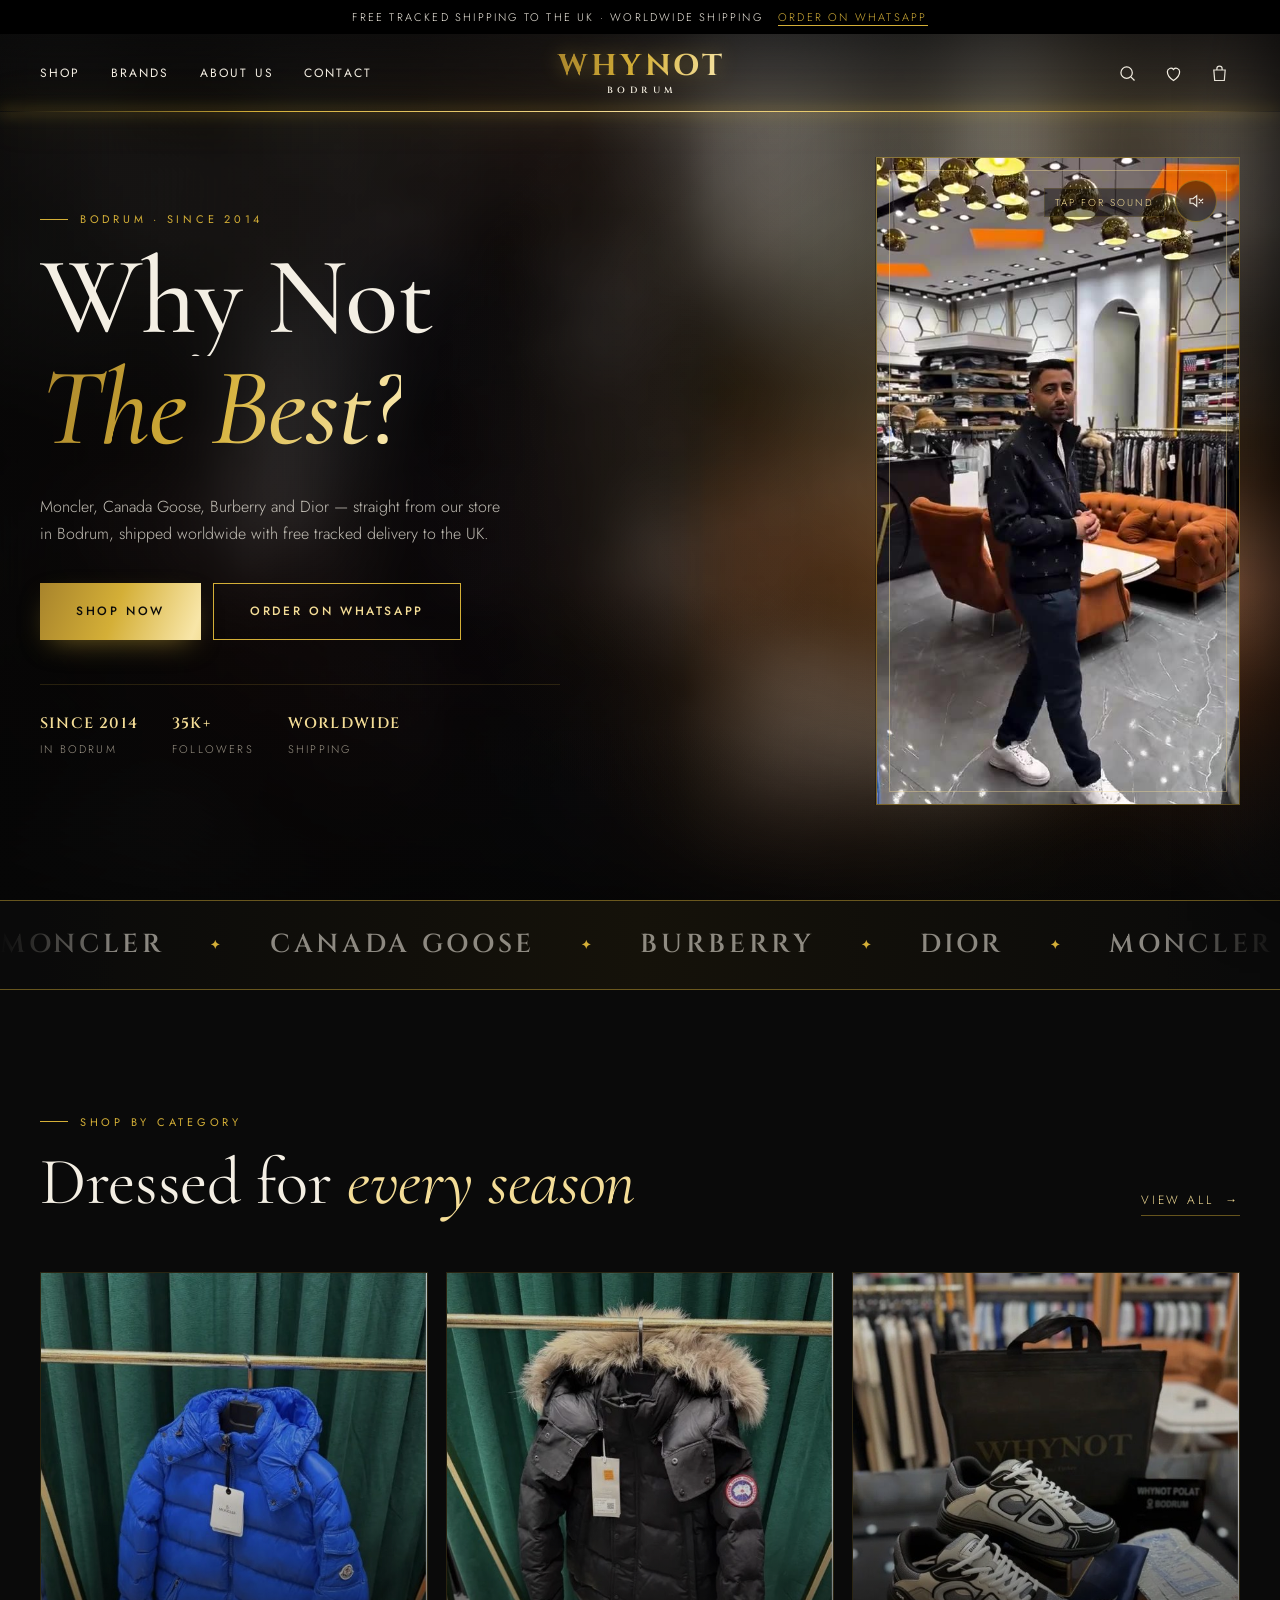
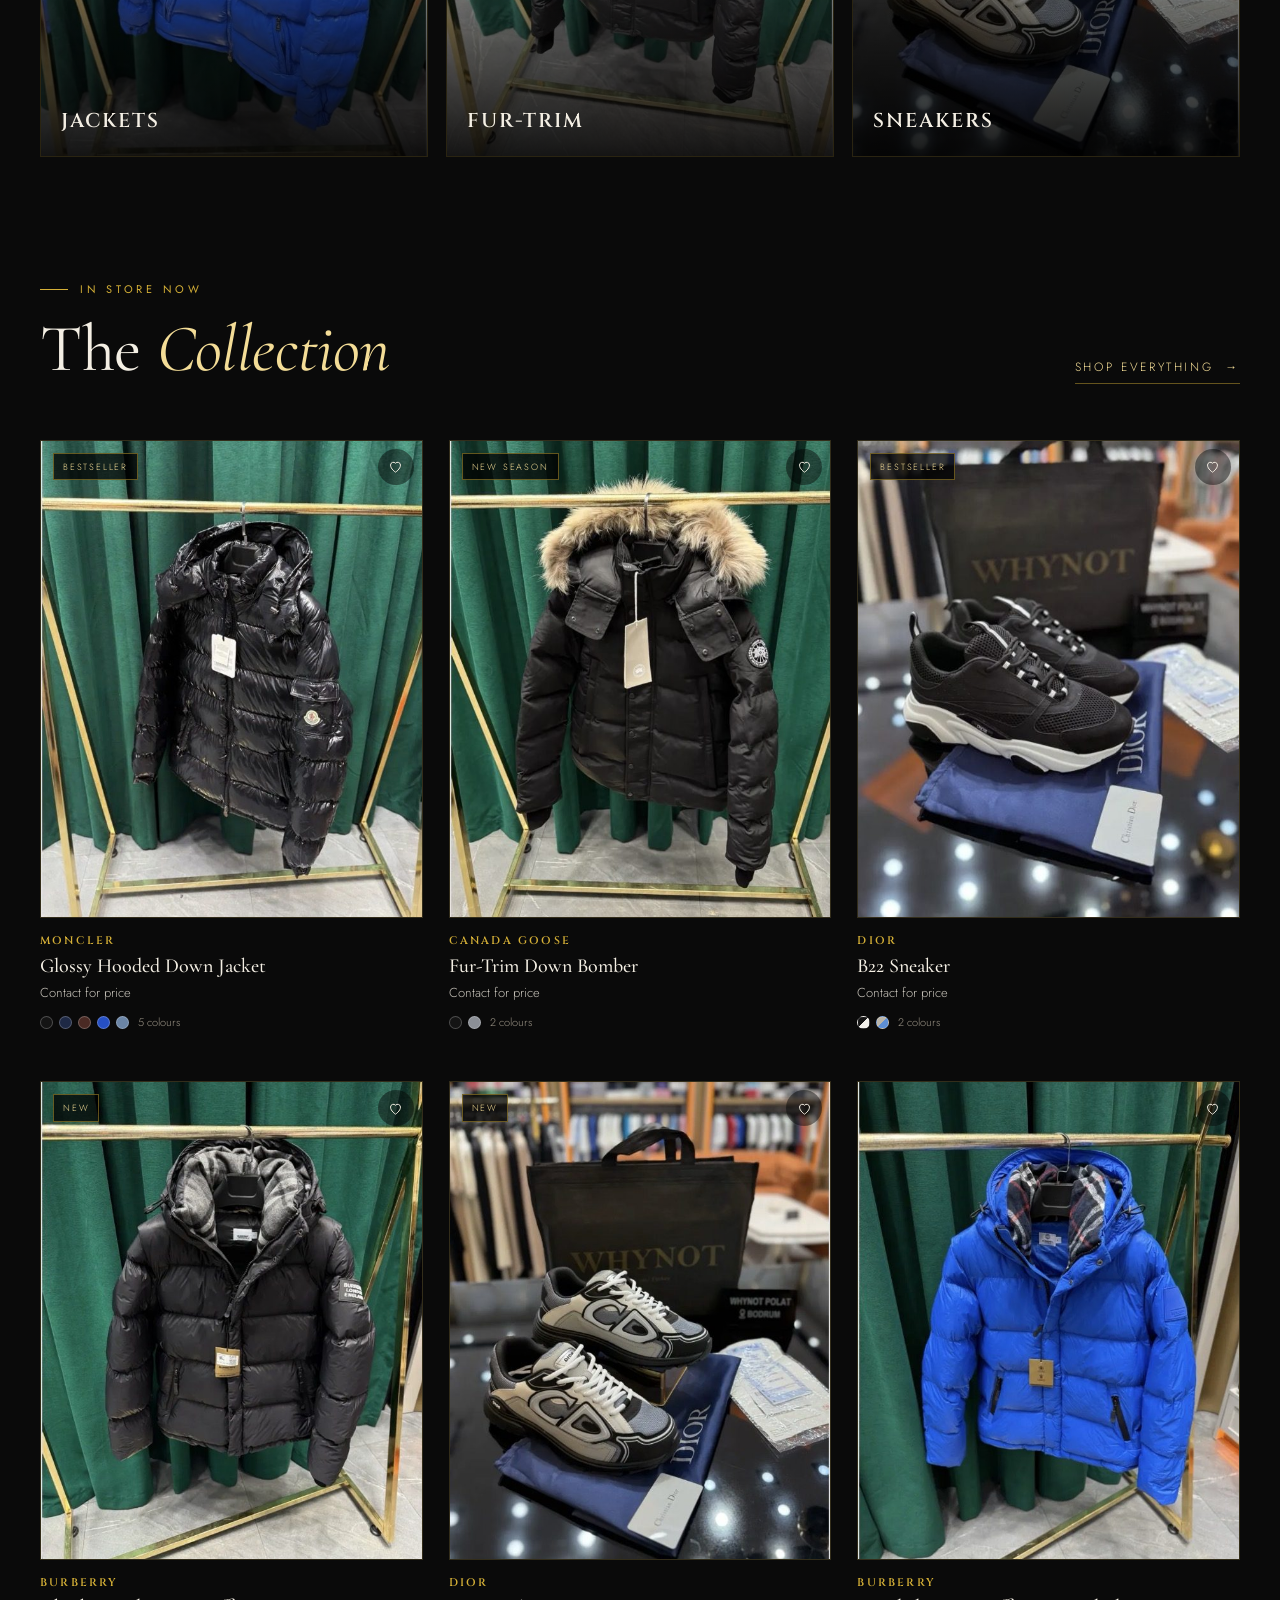
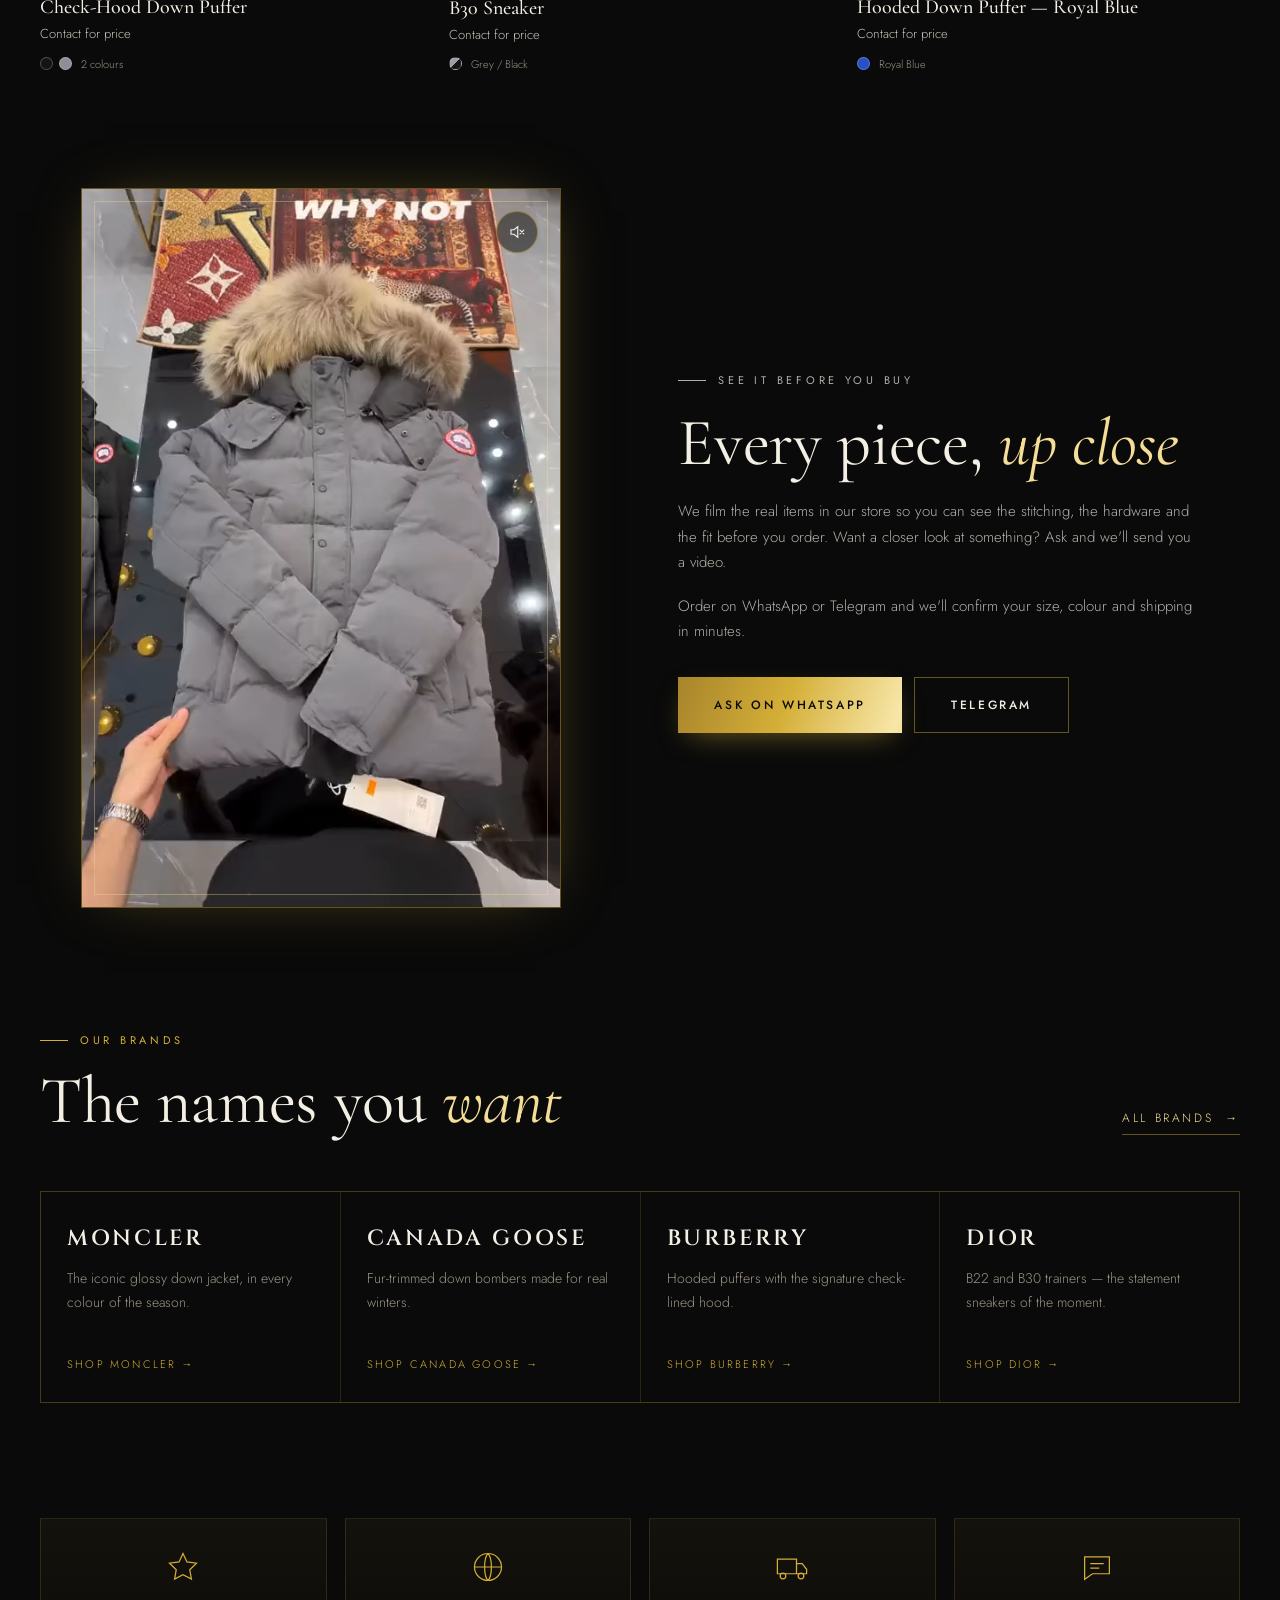
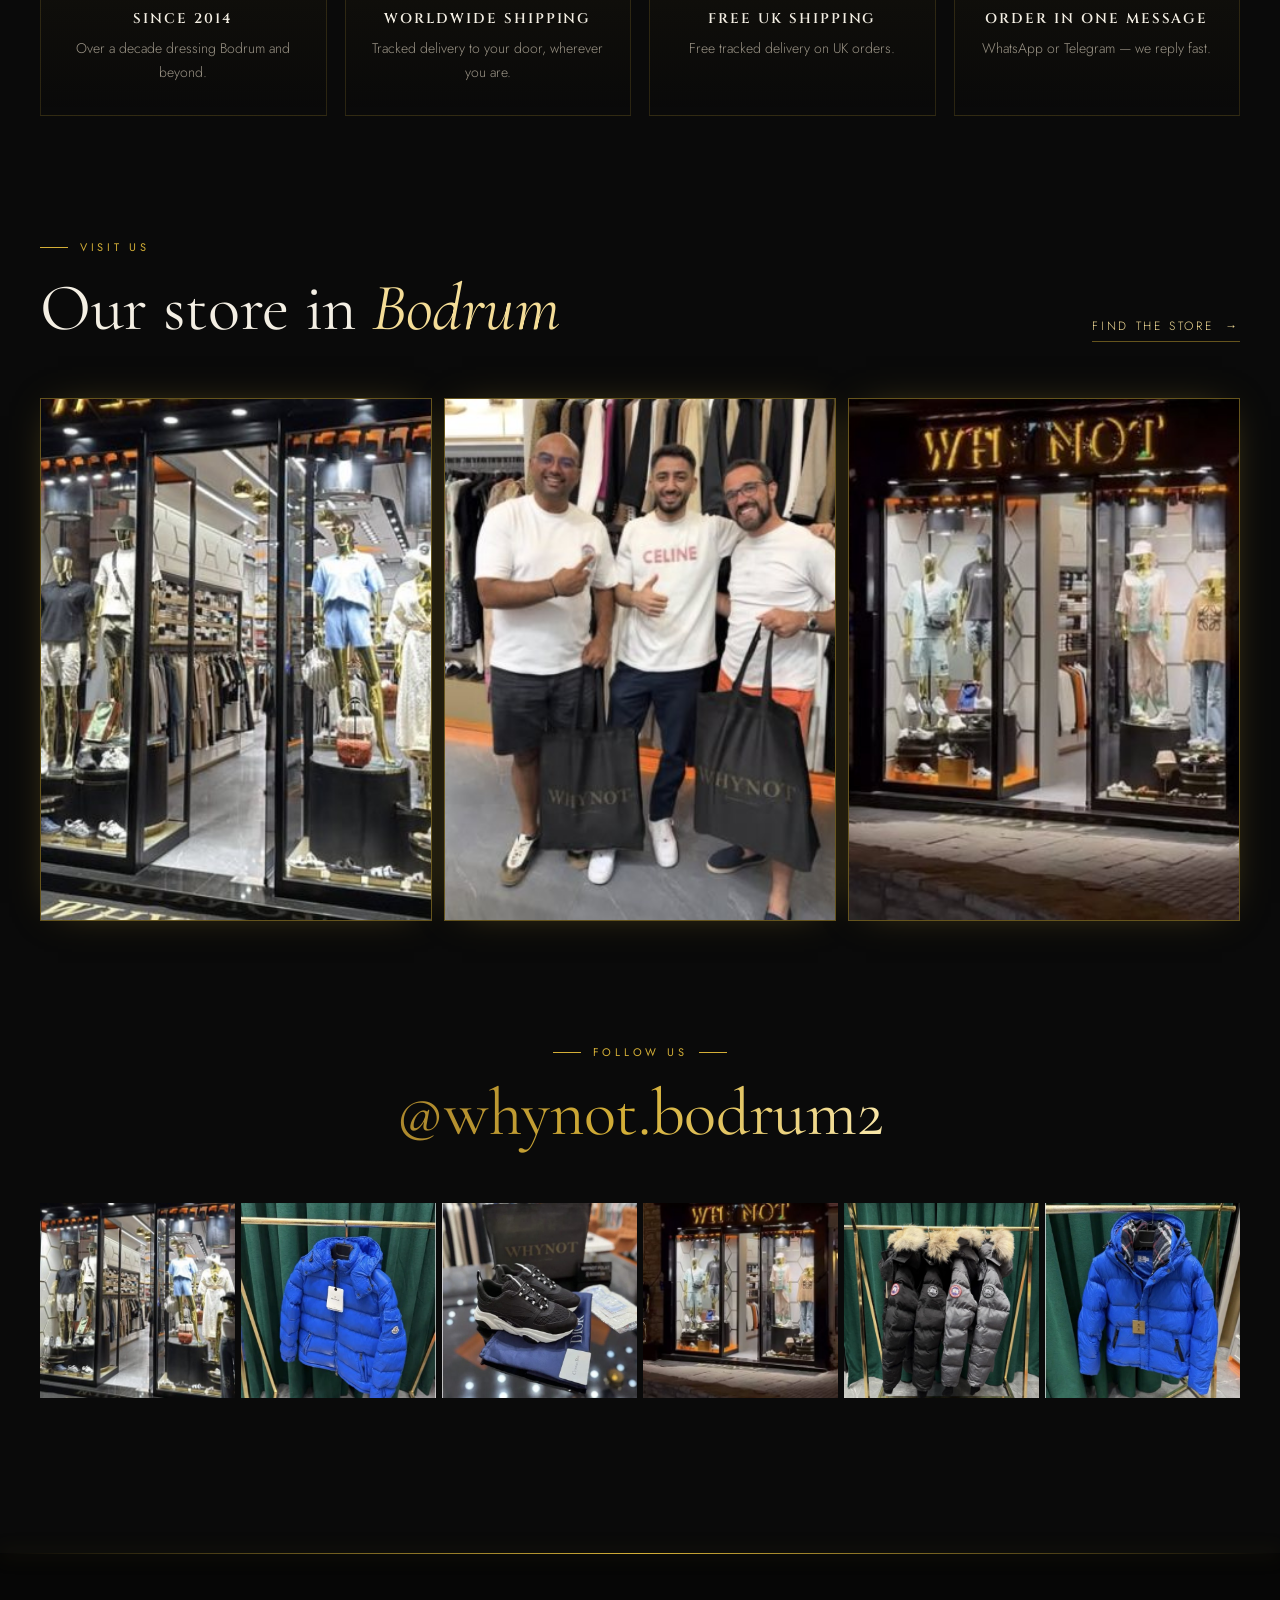
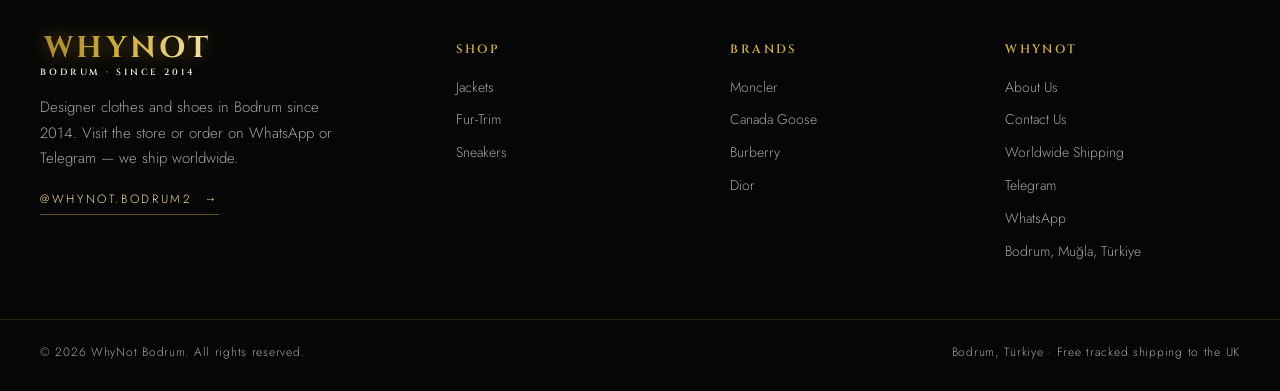
==== index.html @ c9a66b18 "WhyNot Bodrum shop website Black and gold multi-page shop (home, shop, product, brands, about, conta" ====
<!doctype html>
<html lang="en">
<head>
  <meta charset="utf-8">
  <meta name="viewport" content="width=device-width, initial-scale=1, viewport-fit=cover">
  <title>WhyNot Bodrum — Designer Clothes & Shoes</title>
  <meta name="description" content="WhyNot Bodrum — designer clothes and shoes since 2014: Moncler, Canada Goose, Burberry, Dior. Visit our Bodrum store or order on WhatsApp. Worldwide shipping, free tracked delivery to the UK.">
  <meta name="theme-color" content="#0a0a0a">
  <link rel="icon" href="data:image/svg+xml,%3Csvg xmlns='http://www.w3.org/2000/svg' viewBox='0 0 64 64'%3E%3Crect width='64' height='64' fill='%230a0a0a'/%3E%3Ctext x='50%25' y='64%25' text-anchor='middle' font-family='Georgia,serif' font-weight='700' font-size='34' fill='%23d4af37'%3EW%3C/text%3E%3C/svg%3E">
  <link rel="preconnect" href="https://fonts.googleapis.com">
  <link rel="preconnect" href="https://fonts.gstatic.com" crossorigin>
  <link href="https://fonts.googleapis.com/css2?family=Cinzel:wght@600;700&family=Cormorant+Garamond:ital,wght@0,400;0,500;0,600;1,400;1,500&family=Jost:wght@300;400;500&display=swap" rel="stylesheet">
  <link rel="stylesheet" href="css/style.css">
</head>
<body class="page-home" data-page="home">

  <main>
    <section class="hero">
      <video class="hero__bg" autoplay muted loop playsinline preload="auto" poster="media/hero-poster.jpg" aria-hidden="true">
        <source src="media/hero-bg.mp4" type="video/mp4">
        <source src="media/hero-bg.webm" type="video/webm">
      </video>
      <div class="hero__shade"></div>
      <div class="hero__inner">
        <div class="hero__text">
          <p class="kicker hero__kicker">Bodrum · Since 2014</p>
          <h1 class="hero__title">
            <span class="ln"><span>Why Not</span></span>
            <span class="ln"><span><em class="gold">The Best?</em></span></span>
          </h1>
          <p class="hero__sub">Moncler, Canada Goose, Burberry and Dior — straight from our store in Bodrum, shipped worldwide with free tracked delivery to the UK.</p>
          <div class="hero__cta">
            <a href="shop.html" class="btn btn--gold"><span>Shop Now</span></a>
            <a href="https://wa.me/905368566172" target="_blank" rel="noopener" class="btn btn--glow"><span>Order on WhatsApp</span></a>
          </div>
          <div class="hero__stats">
            <div><strong>Since 2014</strong>In Bodrum</div>
            <div><strong>35K+</strong>Followers</div>
            <div><strong>Worldwide</strong>Shipping</div>
          </div>
        </div>
        <div class="hero__frame">
          <video id="heroVideo" autoplay muted loop playsinline preload="auto" poster="media/hero-poster.jpg">
            <source src="media/hero.mp4" type="video/mp4">
            <source src="media/hero.webm" type="video/webm">
          </video>
          <button class="sound" data-sound="heroVideo"></button>
          <span class="hero__tap">Tap for sound</span>
        </div>
      </div>
    </section>

    <div class="marquee" id="marquee" aria-label="Our brands"></div>

    <section class="section">
      <div class="container">
        <div class="head head--row reveal">
          <div><p class="kicker">Shop by Category</p><h2 class="title">Dressed for <em>every season</em></h2></div>
          <a class="link" href="shop.html">View all</a>
        </div>
        <div class="cat-grid cat-grid--3" id="catGrid"></div>
      </div>
    </section>

    <section class="section" style="padding-top:0">
      <div class="container">
        <div class="head head--row reveal">
          <div><p class="kicker">In Store Now</p><h2 class="title">The <em>Collection</em></h2></div>
          <a class="link" href="shop.html">Shop everything</a>
        </div>
        <div class="grid grid--3" id="featured"></div>
      </div>
    </section>

    <section class="section" style="padding-top:0">
      <div class="container split">
        <div class="split__media split__media--tall reveal">
          <video id="storeVideo" muted loop playsinline preload="none" poster="media/store-poster.jpg">
            <source src="media/store.mp4" type="video/mp4">
            <source src="media/store.webm" type="video/webm">
          </video>
          <button class="sound" data-sound="storeVideo"></button>
        </div>
        <div class="split__text">
          <p class="kicker reveal">See It Before You Buy</p>
          <h2 class="title reveal">Every piece, <em>up close</em></h2>
          <p class="reveal">We film the real items in our store so you can see the stitching, the hardware and the fit before you order. Want a closer look at something? Ask and we'll send you a video.</p>
          <p class="reveal">Order on WhatsApp or Telegram and we'll confirm your size, colour and shipping in minutes.</p>
          <div class="reveal" style="display:flex;gap:12px;flex-wrap:wrap;margin-top:14px">
            <a class="btn btn--gold" href="https://wa.me/905368566172" target="_blank" rel="noopener"><span>Ask on WhatsApp</span></a>
            <a class="btn btn--line" href="https://t.me/whynotbodrum" target="_blank" rel="noopener"><span>Telegram</span></a>
          </div>
        </div>
      </div>
    </section>

    <section class="section" style="padding-top:0">
      <div class="container">
        <div class="head head--row reveal">
          <div><p class="kicker">Our Brands</p><h2 class="title">The names you <em>want</em></h2></div>
          <a class="link" href="brands.html">All brands</a>
        </div>
        <div class="brand-grid" id="brandGrid"></div>
      </div>
    </section>

    <section class="section" style="padding-top:0">
      <div class="container perks">
        <div class="perk reveal"><svg viewBox="0 0 32 32"><path d="M16 4l3.5 7.5L28 12.6l-6 5.8 1.5 8.4L16 22.8 8.5 26.8 10 18.4l-6-5.8 8.5-1.1z"/></svg><h3>Since 2014</h3><p>Over a decade dressing Bodrum and beyond.</p></div>
        <div class="perk reveal"><svg viewBox="0 0 32 32"><circle cx="16" cy="16" r="12"/><path d="M4 16h24M16 4c4 4 4 20 0 24M16 4c-4 4-4 20 0 24"/></svg><h3>Worldwide Shipping</h3><p>Tracked delivery to your door, wherever you are.</p></div>
        <div class="perk reveal"><svg viewBox="0 0 32 32"><path d="M3 9h17v13H3z"/><path d="M20 13h5l4 5v4h-9"/><circle cx="8" cy="24" r="2.5"/><circle cx="24" cy="24" r="2.5"/></svg><h3>Free UK Shipping</h3><p>Free tracked delivery on UK orders.</p></div>
        <div class="perk reveal"><svg viewBox="0 0 32 32"><path d="M5 7h22v15H12l-7 5z"/><path d="M10 13h12M10 17h8"/></svg><h3>Order in One Message</h3><p>WhatsApp or Telegram — we reply fast.</p></div>
      </div>
    </section>

    <section class="section" style="padding-top:0">
      <div class="container">
        <div class="head head--row reveal">
          <div><p class="kicker">Visit Us</p><h2 class="title">Our store in <em>Bodrum</em></h2></div>
          <a class="link" href="contact.html">Find the store</a>
        </div>
        <div class="store-strip">
          <img class="reveal" src="images/products/store-1.jpg" alt="WhyNot store front in Bodrum" loading="lazy">
          <img class="reveal" src="images/products/store-2.jpg" alt="Happy customers at WhyNot Bodrum" loading="lazy">
          <img class="reveal" src="images/products/store-3.jpg" alt="WhyNot store front at night" loading="lazy">
        </div>
      </div>
    </section>

    <section class="section" style="padding-top:0">
      <div class="container">
        <div class="head center reveal"><p class="kicker">Follow Us</p><h2 class="title"><a href="https://www.instagram.com/whynot.bodrum2" target="_blank" rel="noopener" class="gold">@whynot.bodrum2</a></h2></div>
        <div class="insta-grid reveal" id="instaGrid"></div>
      </div>
    </section>
  </main>

  <script src="js/config.js"></script>
  <script src="js/products.js"></script>
  <script src="js/site.js"></script>
</body>
</html>
---- css/style.css ----
/* =========================================================
   MK LUXURY — black & gold
   ========================================================= */
:root {
  --bg: #0a0a0a;
  --bg-2: #101010;
  --card: #141414;
  --text: #f4efe4;
  --muted: #9b9486;
  --line: rgba(212, 175, 55, .16);
  --line-strong: rgba(212, 175, 55, .45);
  --gold: #d4af37;
  --gold-light: #f4dd97;
  --gold-deep: #a8842c;
  --gold-grad: linear-gradient(110deg, #a8842c 0%, #d4af37 25%, #f8e6a8 50%, #d4af37 75%, #a8842c 100%);
  --glow: 0 0 22px rgba(212, 175, 55, .35);
  --display: "Cormorant Garamond", Georgia, serif;
  --brand: "Cinzel", "Trajan Pro", Georgia, serif;
  --sans: "Jost", "Helvetica Neue", Arial, sans-serif;
  --ease: cubic-bezier(.65, 0, .35, 1);
  --ease-out: cubic-bezier(.16, 1, .3, 1);
  --announce-h: 34px;
  --bar-h: 78px;
  --header-h: calc(var(--announce-h) + var(--bar-h));
}

*, *::before, *::after { box-sizing: border-box; }
html {
  background: var(--bg);
  overflow-x: clip;
  overscroll-behavior-y: none;
  -webkit-text-size-adjust: 100%;
}
html.locked { overflow: hidden; }
body {
  margin: 0;
  min-height: 100vh;
  background: var(--bg);
  color: var(--text);
  font-family: var(--sans);
  font-weight: 300;
  font-size: 15px;
  line-height: 1.7;
  -webkit-font-smoothing: antialiased;
  overscroll-behavior-y: none;
}
/* soft gold light in the corners + fine grain, fixed behind everything */
body::before {
  content: ""; position: fixed; inset: 0; z-index: -1; pointer-events: none;
  background:
    radial-gradient(60vw 50vh at 100% 0%, rgba(212,175,55,.08), transparent 70%),
    radial-gradient(50vw 50vh at 0% 100%, rgba(212,175,55,.06), transparent 70%),
    var(--bg);
}
img, video { display: block; max-width: 100%; }
a { color: inherit; text-decoration: none; }
button { font: inherit; color: inherit; background: none; border: 0; padding: 0; cursor: pointer; }
input, textarea, select { font: inherit; color: inherit; }
::selection { background: var(--gold); color: #000; }

.container { width: 100%; max-width: 1360px; margin: 0 auto; padding: 0 40px; }
@media (max-width: 760px) { .container { padding: 0 18px; } }

.gold { background: var(--gold-grad); background-size: 200% auto; -webkit-background-clip: text; background-clip: text; color: transparent; animation: shine 6s linear infinite; }
@keyframes shine { to { background-position: 200% center; } }

.kicker { display: inline-flex; align-items: center; gap: 12px; font-size: 11px; letter-spacing: .34em; text-transform: uppercase; color: var(--gold); margin: 0 0 16px; font-weight: 400; }
.kicker::before { content: ""; width: 28px; height: 1px; background: currentColor; }
.center .kicker::after { content: ""; width: 28px; height: 1px; background: currentColor; }
.title { font-family: var(--display); font-weight: 400; font-size: clamp(38px, 5.2vw, 70px); line-height: 1.04; margin: 0; letter-spacing: -.005em; }
.title em { font-style: italic; color: var(--gold-light); }
.lead { color: rgba(244,239,228,.72); font-size: 16px; max-width: 560px; }
.section { padding: clamp(70px, 9vw, 120px) 0; position: relative; }
.head { margin-bottom: clamp(34px, 5vw, 56px); }
.head--row { display: flex; align-items: flex-end; justify-content: space-between; gap: 24px; flex-wrap: wrap; }
.center { text-align: center; }
.center .lead { margin-left: auto; margin-right: auto; }

.reveal { opacity: 0; transform: translateY(18px); transition: opacity 1s ease, transform 1.1s var(--ease-out); }
.reveal.is-in { opacity: 1; transform: none; }

.divider { height: 1px; background: linear-gradient(90deg, transparent, var(--line-strong), transparent); border: 0; margin: 0; }

/* ============ BUTTONS ============ */
.btn { position: relative; display: inline-flex; align-items: center; justify-content: center; gap: 10px; padding: 17px 36px; font-size: 12px; font-weight: 500; letter-spacing: .22em; text-transform: uppercase; overflow: hidden; isolation: isolate; transition: color .5s var(--ease-out), box-shadow .5s, border-color .5s; white-space: nowrap; }
.btn span { position: relative; z-index: 1; }
.btn::before { content: ""; position: absolute; inset: 0; z-index: 0; transform: scaleX(0); transform-origin: right; transition: transform .6s var(--ease-out); }
.btn:hover::before { transform: scaleX(1); transform-origin: left; }
.btn--gold { background: var(--gold-grad); background-size: 200% auto; color: #0a0a0a; animation: shine 5s linear infinite; box-shadow: 0 10px 30px -12px rgba(212,175,55,.6); }
.btn--gold::before { background: var(--text); }
.btn--gold:hover { box-shadow: 0 14px 40px -10px rgba(212,175,55,.8); }
.btn--line { border: 1px solid var(--line-strong); color: var(--text); }
.btn--line::before { background: var(--gold); }
.btn--line:hover { color: #0a0a0a; border-color: var(--gold); }
.btn--glow { border: 1px solid var(--gold); color: var(--gold-light); animation: pulse 2.6s ease-in-out infinite; }
.btn--glow::before { background: var(--gold); }
.btn--glow:hover { color: #0a0a0a; }
@keyframes pulse { 0%, 100% { box-shadow: 0 0 0 0 rgba(212,175,55,.0), inset 0 0 0 0 rgba(212,175,55,0); } 50% { box-shadow: 0 0 28px 2px rgba(212,175,55,.45); } }
.btn--block { width: 100%; }
.btn .tag { font-size: 9px; letter-spacing: .16em; background: var(--gold); color: #000; padding: 3px 7px; }
.btn--glow:hover .tag { background: #000; color: var(--gold); }
.link { display: inline-flex; align-items: center; gap: 12px; font-size: 12px; letter-spacing: .22em; text-transform: uppercase; color: var(--gold-light); padding-bottom: 5px; border-bottom: 1px solid var(--line-strong); transition: border-color .3s, gap .4s var(--ease-out); }
.link::after { content: "→"; }
.link:hover { border-color: var(--gold); gap: 18px; }

/* ============ INTRO ============ */
.intro { position: fixed; inset: 0; z-index: 1000; pointer-events: none; }
.intro__half { position: absolute; top: 0; bottom: 0; width: 50.5%; background: #050505; transition: transform 1.3s var(--ease); }
.intro__half--l { left: 0; }
.intro__half--r { right: 0; }
.intro__stage { position: absolute; inset: 0; display: grid; place-items: center; transition: opacity .6s ease, transform 1.2s var(--ease-out); }
.intro__logo { position: relative; display: flex; flex-direction: column; align-items: center; }
.intro__mk { font-family: var(--brand); font-weight: 700; font-size: clamp(76px, 14vw, 140px); line-height: 1; letter-spacing: .02em;
  background: linear-gradient(100deg, #5e4a17 0%, #a8842c 30%, #fff3c4 46%, #d4af37 54%, #a8842c 70%, #5e4a17 100%);
  background-size: 300% 100%; background-position: 100% 0; -webkit-background-clip: text; background-clip: text; color: transparent;
  filter: drop-shadow(0 0 0 rgba(212,175,55,0));
  opacity: 0; transform: scale(.86); letter-spacing: .4em;
  animation: mkIn 1.4s var(--ease-out) .15s forwards, mkShine 1.6s ease-in-out .7s forwards, mkGlow 1.4s ease .9s forwards; }
@keyframes mkIn { to { opacity: 1; transform: none; letter-spacing: .02em; } }
@keyframes mkShine { to { background-position: 0 0; } }
@keyframes mkGlow { to { filter: drop-shadow(0 0 24px rgba(212,175,55,.45)); } }
.intro__rule { display: flex; align-items: center; gap: 16px; margin-top: 18px; }
.intro__rule i { display: block; width: 90px; height: 1px; background: linear-gradient(90deg, transparent, var(--gold)); transform: scaleX(0); transform-origin: right; animation: grow 1s var(--ease-out) .8s forwards; }
.intro__rule i:last-child { background: linear-gradient(90deg, var(--gold), transparent); transform-origin: left; }
@keyframes grow { to { transform: scaleX(1); } }
.intro__lux { display: flex; gap: .55em; font-family: var(--brand); font-weight: 600; font-size: 14px; color: var(--text); }
.intro__lux b { font-weight: 600; opacity: 0; transform: translateY(10px); animation: up .7s var(--ease-out) forwards; }
.intro__lux b:nth-child(1) { animation-delay: 1.00s; } .intro__lux b:nth-child(2) { animation-delay: 1.06s; }
.intro__lux b:nth-child(3) { animation-delay: 1.12s; } .intro__lux b:nth-child(4) { animation-delay: 1.18s; }
.intro__lux b:nth-child(5) { animation-delay: 1.24s; } .intro__lux b:nth-child(6) { animation-delay: 1.30s; }
@keyframes up { to { opacity: 1; transform: none; } }
.intro__flare { position: absolute; top: 50%; left: 50%; width: 140vmax; height: 2px; transform: translate(-50%, -50%) scaleX(0); background: linear-gradient(90deg, transparent, rgba(255,240,190,.9), transparent); filter: blur(1px); opacity: 0; }
body.intro-open .intro__flare { animation: flare .9s ease-out forwards; }
@keyframes flare { 0% { opacity: 0; transform: translate(-50%, -50%) scaleX(0); } 40% { opacity: 1; } 100% { opacity: 0; transform: translate(-50%, -50%) scaleX(1); } }
body.intro-open .intro__stage { opacity: 0; transform: scale(1.08); }
body.intro-open .intro__half--l { transform: translateX(-100%); }
body.intro-open .intro__half--r { transform: translateX(100%); }
body.intro-gone .intro { display: none; }

/* ============ HEADER ============ */
.header { position: fixed; top: 0; left: 0; right: 0; z-index: 100; }
.announce { height: var(--announce-h); display: flex; align-items: center; justify-content: center; background: #000; font-size: 11px; letter-spacing: .2em; text-transform: uppercase; color: var(--text); overflow: hidden; }
.announce a span { color: var(--gold); border-bottom: 1px solid var(--gold); margin-left: 10px; }
.bar { position: relative; height: var(--bar-h); background: rgba(10,10,10,.78); backdrop-filter: blur(14px) saturate(1.2); -webkit-backdrop-filter: blur(14px) saturate(1.2); transition: background .5s; }
.bar::after { content: ""; position: absolute; left: 0; right: 0; bottom: 0; height: 1px; background: linear-gradient(90deg, transparent 0%, var(--gold) 20%, var(--gold-light) 50%, var(--gold) 80%, transparent 100%); box-shadow: 0 0 14px 1px rgba(212,175,55,.55), 0 0 40px 2px rgba(212,175,55,.25); }
.page-home .header:not(.is-scrolled) .bar { background: linear-gradient(180deg, rgba(10,10,10,.65), rgba(10,10,10,.25)); }
.bar__inner { height: 100%; max-width: 1400px; margin: 0 auto; padding: 0 40px; display: grid; grid-template-columns: 1fr auto 1fr; align-items: center; }
.nav { display: flex; align-items: center; gap: 30px; }
.nav a { position: relative; font-size: 12px; letter-spacing: .18em; text-transform: uppercase; font-weight: 400; padding: 6px 0; transition: color .3s; }
.nav a::after { content: ""; position: absolute; left: 0; right: 0; bottom: 0; height: 1px; background: var(--gold); box-shadow: var(--glow); transform: scaleX(0); transition: transform .5s var(--ease-out); }
.nav a:hover, .nav a.is-current { color: var(--gold-light); }
.nav a:hover::after, .nav a.is-current::after { transform: scaleX(1); }
.tools { display: flex; justify-content: flex-end; align-items: center; gap: 4px; }
.logo { display: flex; flex-direction: column; align-items: center; line-height: 1; }
.logo__mk { font-family: var(--brand); font-weight: 700; font-size: 34px; letter-spacing: .04em; background: var(--gold-grad); background-size: 200% auto; -webkit-background-clip: text; background-clip: text; color: transparent; animation: shine 6s linear infinite; filter: drop-shadow(0 0 10px rgba(212,175,55,.45)); }
.logo__lux { font-family: var(--brand); font-weight: 600; font-size: 10px; letter-spacing: .58em; padding-left: .58em; margin-top: 5px; color: var(--text); }
.icon-btn { position: relative; width: 42px; height: 42px; display: grid; place-items: center; border-radius: 50%; transition: background .3s; }
.icon-btn:hover { background: rgba(212,175,55,.1); }
.icon-btn svg { width: 21px; height: 21px; fill: none; stroke: currentColor; stroke-width: 1.4; }
.badge { position: absolute; top: 4px; right: 2px; min-width: 17px; height: 17px; padding: 0 4px; border-radius: 9px; background: var(--gold); color: #000; font-size: 10px; font-weight: 500; display: grid; place-items: center; transform: scale(0); transition: transform .4s var(--ease-out); box-shadow: var(--glow); }
.badge.has { transform: scale(1); }
.badge.bump { animation: bump .5s var(--ease-out); }
@keyframes bump { 40% { transform: scale(1.45); } }
.burger { display: none; width: 42px; height: 42px; position: relative; }
.burger span { position: absolute; left: 10px; right: 10px; height: 1.5px; background: currentColor; transition: transform .5s var(--ease), top .5s var(--ease); }
.burger span:first-child { top: 16px; }
.burger span:last-child { top: 24px; right: 16px; transition: transform .5s var(--ease), top .5s var(--ease), right .5s var(--ease); }
.burger.is-open span:first-child { top: 20px; transform: rotate(45deg); }
.burger.is-open span:last-child { top: 20px; right: 10px; transform: rotate(-45deg); }

.menu { position: fixed; inset: 0; z-index: 90; background: rgba(8,8,8,.98); padding: calc(var(--header-h) + 40px) 26px 34px; display: flex; flex-direction: column; justify-content: space-between; overflow-y: auto; opacity: 0; visibility: hidden; transition: opacity .45s, visibility .45s; }
.menu.is-open { opacity: 1; visibility: visible; }
.menu nav { display: flex; flex-direction: column; }
.menu nav a { font-family: var(--display); font-size: 38px; line-height: 1.3; opacity: 0; transform: translateY(16px); transition: opacity .5s, transform .7s var(--ease-out), color .3s; }
.menu nav a:hover { color: var(--gold-light); }
.menu.is-open nav a { opacity: 1; transform: none; }
.menu.is-open nav a:nth-child(2) { transition-delay: .04s; } .menu.is-open nav a:nth-child(3) { transition-delay: .08s; }
.menu.is-open nav a:nth-child(4) { transition-delay: .12s; } .menu.is-open nav a:nth-child(5) { transition-delay: .16s; }
.menu.is-open nav a:nth-child(6) { transition-delay: .2s; }  .menu.is-open nav a:nth-child(7) { transition-delay: .24s; }
.menu__foot { font-size: 12px; letter-spacing: .16em; text-transform: uppercase; color: var(--gold); display: grid; gap: 8px; margin-top: 30px; }

@media (max-width: 1060px) {
  :root { --bar-h: 66px; --announce-h: 32px; }
  .bar__inner { padding: 0 10px; }
  .nav { display: none; }
  .burger { display: block; }
  .logo__mk { font-size: 28px; }
  .logo__lux { font-size: 9px; }
  .tools { gap: 0; }
  .tools .hide-sm { display: none; }
  .announce { font-size: 10px; letter-spacing: .14em; }
}

main { display: block; }
.page main { padding-top: var(--header-h); }

/* ============ SEARCH ============ */
.search { position: fixed; inset: 0; z-index: 150; background: rgba(8,8,8,.97); padding: 16vh 22px 40px; opacity: 0; visibility: hidden; transition: opacity .45s, visibility .45s; overflow-y: auto; }
.search.is-open { opacity: 1; visibility: visible; }
.search__box { max-width: 840px; margin: 0 auto; }
.search__close { position: absolute; top: 20px; right: 24px; font-size: 38px; color: var(--gold); line-height: 1; }
.search input { width: 100%; background: none; border: 0; border-bottom: 1px solid var(--gold); padding: 8px 0; font-family: var(--display); font-size: clamp(28px, 4.6vw, 50px); outline: none; color: var(--text); }
.search input::placeholder { color: rgba(244,239,228,.3); }
.search__results { margin-top: 24px; }
.search__results a { display: flex; align-items: center; gap: 16px; padding: 12px 0; border-bottom: 1px solid var(--line); transition: padding .4s var(--ease-out); }
.search__results a:hover { padding-left: 8px; }
.search__results img { width: 52px; height: 64px; object-fit: cover; }
.search__results small { margin-left: auto; font-size: 11px; letter-spacing: .16em; text-transform: uppercase; color: var(--gold); }
.search__hint { color: var(--muted); }
.search__hint a { color: var(--gold-light); margin-right: 14px; }

/* ============ HERO (home) ============ */
.hero { position: relative; isolation: isolate; height: 100svh; min-height: 640px; overflow: hidden; background: #000; }
.hero__bg { position: absolute; inset: -5%; width: 110%; height: 110%; max-width: none; object-fit: cover; transform: scale(1.15); transition: transform 2.6s var(--ease-out); }
.is-ready .hero__bg { transform: scale(1); }
.hero__shade { position: absolute; inset: 0; z-index: 1; background:
  radial-gradient(70% 90% at 75% 50%, rgba(212,175,55,.12), transparent 60%),
  linear-gradient(90deg, rgba(5,5,5,.92) 0%, rgba(5,5,5,.6) 45%, rgba(5,5,5,.35) 100%),
  linear-gradient(0deg, rgba(5,5,5,.9) 0%, transparent 35%); }
.hero__inner { position: relative; z-index: 2; height: 100%; max-width: 1400px; margin: 0 auto; padding: calc(var(--header-h) + 20px) 40px 70px; display: grid; grid-template-columns: 1.15fr .85fr; align-items: center; gap: 40px; }
.hero__title { font-family: var(--display); font-weight: 500; font-size: clamp(60px, 8.6vw, 136px); line-height: .95; margin: 0 0 26px; letter-spacing: -.01em; }
.hero__title .ln { display: block; overflow: hidden; padding-bottom: .06em; }
.hero__title .ln > span { display: inline-block; transform: translateY(108%); transition: transform 1.5s var(--ease-out); }
.hero__title .ln:nth-child(2) > span { transition-delay: .14s; }
.hero__title em { font-style: italic; }
.is-ready .hero__title .ln > span { transform: none; }
.hero__sub { max-width: 470px; font-size: 16px; color: rgba(244,239,228,.78); margin: 0 0 36px; }
.hero__cta { display: flex; flex-wrap: wrap; gap: 12px; }
.hero__kicker, .hero__sub, .hero__cta, .hero__stats { opacity: 0; transform: translateY(18px); transition: opacity 1.1s ease, transform 1.2s var(--ease-out); }
.is-ready .hero__kicker { opacity: 1; transform: none; }
.is-ready .hero__sub { opacity: 1; transform: none; transition-delay: .45s; }
.is-ready .hero__cta { opacity: 1; transform: none; transition-delay: .6s; }
.is-ready .hero__stats { opacity: 1; transform: none; transition-delay: .8s; }
.hero__stats { display: flex; gap: 34px; margin-top: 44px; padding-top: 26px; border-top: 1px solid var(--line); max-width: 520px; }
.hero__stats div { font-size: 11px; letter-spacing: .2em; text-transform: uppercase; color: var(--muted); }
.hero__stats strong { display: block; font-family: var(--brand); font-weight: 600; font-size: 15px; letter-spacing: .08em; color: var(--gold-light); margin-bottom: 4px; }

.hero__frame { position: relative; justify-self: end; height: min(72vh, 680px); aspect-ratio: 9 / 16; overflow: hidden; border: 1px solid var(--line-strong); box-shadow: 0 0 0 1px rgba(0,0,0,.6), 0 0 60px rgba(212,175,55,.25), 0 50px 90px -30px rgba(0,0,0,.9); clip-path: inset(100% 0 0 0); transition: clip-path 1.7s var(--ease-out) .35s; }
.is-ready .hero__frame { clip-path: inset(0); }
.hero__frame video { width: 100%; height: 100%; object-fit: cover; }
.hero__frame::after { content: ""; position: absolute; inset: 12px; border: 1px solid rgba(244,221,151,.4); pointer-events: none; }
.sound { position: absolute; z-index: 3; top: 22px; right: 22px; width: 42px; height: 42px; border-radius: 50%; display: grid; place-items: center; background: rgba(0,0,0,.45); border: 1px solid var(--line-strong); backdrop-filter: blur(6px); -webkit-backdrop-filter: blur(6px); transition: background .3s, box-shadow .3s; }
.sound:hover { background: var(--gold); box-shadow: var(--glow); }
.sound svg { width: 18px; height: 18px; fill: none; stroke: var(--text); stroke-width: 1.5; stroke-linecap: round; }
.sound .on { display: none; } .sound.is-on .on { display: inline; } .sound.is-on .off { display: none; }
@media (max-width: 960px) {
  .hero { height: 100svh; }
  .hero__bg { display: none; }
  .hero__inner { grid-template-columns: 1fr; align-items: end; padding: 0 20px 56px; }
  .hero__frame { position: absolute; inset: 0; height: 100%; width: 100%; aspect-ratio: auto; border: 0; box-shadow: none; z-index: -1; clip-path: none; }
  .hero__frame::after { display: none; }
  .hero__shade { background: linear-gradient(0deg, rgba(5,5,5,.96) 0%, rgba(5,5,5,.6) 42%, rgba(5,5,5,.1) 70%, rgba(5,5,5,.5) 100%); }
  .hero__text { position: relative; z-index: 2; }
  .hero__inner { z-index: auto; }
  .sound { top: calc(var(--header-h) + 14px); right: 14px; }
  .hero__title { font-size: clamp(52px, 15.5vw, 92px); }
  .hero__sub { font-size: 15px; margin-bottom: 26px; }
  .hero__cta .btn { padding: 15px 22px; flex: 1 1 auto; }
  .hero__stats { gap: 20px; margin-top: 28px; padding-top: 18px; }
  .hero__stats strong { font-size: 13px; }
  .hero__stats div { font-size: 9px; letter-spacing: .14em; }
}

/* ============ BRAND MARQUEE ============ */
.marquee { position: relative; overflow: hidden; border-top: 1px solid var(--line-strong); border-bottom: 1px solid var(--line-strong); background: linear-gradient(90deg, #0a0a0a, #15120a 50%, #0a0a0a); padding: 22px 0; }
.marquee::before, .marquee::after { content: ""; position: absolute; top: 0; bottom: 0; width: 120px; z-index: 2; pointer-events: none; }
.marquee::before { left: 0; background: linear-gradient(90deg, #0a0a0a, transparent); }
.marquee::after { right: 0; background: linear-gradient(-90deg, #0a0a0a, transparent); }
.marquee__track { display: flex; width: max-content; animation: marquee 38s linear infinite; }
.marquee:hover .marquee__track { animation-play-state: paused; }
.marquee a { display: inline-flex; align-items: center; gap: 46px; padding-right: 46px; font-family: var(--brand); font-weight: 600; font-size: clamp(18px, 2.2vw, 26px); letter-spacing: .14em; text-transform: uppercase; color: rgba(244,239,228,.55); white-space: nowrap; transition: color .3s, text-shadow .3s; }
.marquee a::after { content: "✦"; font-size: 12px; color: var(--gold); }
.marquee a:hover { color: var(--gold-light); text-shadow: 0 0 18px rgba(212,175,55,.6); }
@keyframes marquee { to { transform: translateX(-50%); } }

/* ============ CATEGORY TILES ============ */
.cat-grid { display: grid; grid-template-columns: repeat(4, 1fr); gap: 18px; }
.cat { position: relative; display: block; aspect-ratio: 3 / 4; overflow: hidden; border: 1px solid var(--line); transition: border-color .5s, box-shadow .5s; }
.cat img { width: 100%; height: 100%; object-fit: cover; object-position: center 70%; transition: transform 1.6s var(--ease-out), filter .6s; filter: brightness(.82); }
.cat::after { content: ""; position: absolute; inset: 0; background: linear-gradient(180deg, transparent 45%, rgba(0,0,0,.88)); }
.cat:hover { border-color: var(--gold); box-shadow: var(--glow); }
.cat:hover img { transform: scale(1.07); filter: brightness(1); }
.cat__label { position: absolute; z-index: 2; left: 20px; right: 20px; bottom: 18px; display: flex; align-items: baseline; justify-content: space-between; }
.cat__name { font-family: var(--brand); font-weight: 600; font-size: 20px; letter-spacing: .1em; text-transform: uppercase; }
.cat__go { font-size: 11px; letter-spacing: .2em; text-transform: uppercase; color: var(--gold-light); opacity: 0; transform: translateX(-8px); transition: .5s var(--ease-out); }
.cat:hover .cat__go { opacity: 1; transform: none; }
@media (max-width: 960px) {
  .cat-grid { grid-template-columns: repeat(2, 1fr); gap: 10px; }
  .cat__label { left: 12px; right: 12px; bottom: 12px; }
  .cat__name { font-size: 15px; }
  .cat__go { display: none; }
}

/* ============ PRODUCT CARDS ============ */
.grid { display: grid; grid-template-columns: repeat(4, 1fr); gap: 44px 20px; }
@media (max-width: 1100px) { .grid { grid-template-columns: repeat(3, 1fr); } }
@media (max-width: 760px) { .grid { grid-template-columns: repeat(2, 1fr); gap: 30px 10px; } }
.card { display: block; opacity: 0; transform: translateY(20px); transition: opacity .9s ease, transform 1s var(--ease-out); }
.card.is-in { opacity: 1; transform: none; }
.card__media { position: relative; aspect-ratio: 4 / 5; overflow: hidden; background: var(--card); border: 1px solid var(--line); transition: border-color .5s, box-shadow .5s; }
.card:hover .card__media { border-color: var(--line-strong); box-shadow: 0 0 30px -6px rgba(212,175,55,.35); }
.card__media img { position: absolute; inset: 0; width: 100%; height: 100%; object-fit: cover; transition: opacity .9s ease, transform 1.6s var(--ease-out); }
.card__media img.alt { opacity: 0; }
.card:hover .card__media img { transform: scale(1.05); }
.card:hover .card__media img.alt { opacity: 1; }
.card__badge { position: absolute; z-index: 2; top: 12px; left: 12px; background: rgba(0,0,0,.75); color: var(--gold-light); border: 1px solid var(--line-strong); font-size: 9px; letter-spacing: .2em; text-transform: uppercase; padding: 5px 9px; }
.card__wish { position: absolute; z-index: 2; top: 8px; right: 8px; width: 36px; height: 36px; border-radius: 50%; display: grid; place-items: center; background: rgba(0,0,0,.45); }
.card__wish svg { width: 17px; height: 17px; fill: none; stroke: var(--text); stroke-width: 1.4; transition: fill .3s, stroke .3s, transform .4s var(--ease-out); }
.card__wish:hover svg { transform: scale(1.12); }
.card__wish.is-on svg { fill: var(--gold); stroke: var(--gold); }
.card__view { position: absolute; z-index: 2; left: 10px; right: 10px; bottom: 10px; padding: 13px; text-align: center; background: rgba(10,10,10,.85); border: 1px solid var(--line-strong); font-size: 11px; letter-spacing: .22em; text-transform: uppercase; color: var(--gold-light); transform: translateY(calc(100% + 14px)); transition: transform .6s var(--ease-out); }
.card:hover .card__view { transform: none; }
@media (hover: none) { .card__view { display: none; } }
.card__body { padding-top: 14px; }
.card__brand { font-family: var(--brand); font-weight: 600; font-size: 11px; letter-spacing: .2em; text-transform: uppercase; color: var(--gold); }
.card__name { font-family: var(--display); font-size: 20px; font-weight: 500; line-height: 1.2; margin: 3px 0 4px; }
.card__price { font-size: 13px; color: rgba(244,239,228,.8); }
.card__price s { color: var(--muted); margin-left: 8px; }
.card__dots { display: flex; align-items: center; gap: 6px; margin-top: 9px; }
.card__dots small { font-size: 11px; color: var(--muted); margin-left: 3px; }
.dot { width: 13px; height: 13px; border-radius: 50%; border: 1px solid rgba(255,255,255,.25); flex: none; }
@media (max-width: 760px) { .card__name { font-size: 17px; } .card__brand { font-size: 10px; } }

/* ============ HOME: OFFER BANNER ============ */
.offer { position: relative; overflow: hidden; border: 1px solid var(--line-strong); display: grid; grid-template-columns: 1fr 1fr; background: radial-gradient(80% 120% at 100% 0%, rgba(212,175,55,.16), transparent 60%), #0d0c09; box-shadow: 0 0 60px -20px rgba(212,175,55,.35); }
.offer__media { position: relative; min-height: 460px; overflow: hidden; }
.offer__media img { position: absolute; inset: 0; width: 100%; height: 100%; object-fit: cover; transition: transform 2s var(--ease-out); }
.offer:hover .offer__media img { transform: scale(1.04); }
.offer__text { padding: clamp(36px, 6vw, 80px); display: flex; flex-direction: column; justify-content: center; align-items: flex-start; }
.offer__text .title { margin-bottom: 18px; }
.offer__text p { color: rgba(244,239,228,.72); margin: 0 0 28px; max-width: 440px; }
.mini-count { display: flex; gap: 10px; margin-bottom: 30px; }
.mini-count div { min-width: 70px; padding: 10px 8px; text-align: center; border: 1px solid var(--line-strong); background: rgba(0,0,0,.35); }
.mini-count strong { display: block; font-family: var(--display); font-weight: 500; font-size: 30px; line-height: 1; color: var(--gold-light); font-variant-numeric: tabular-nums; }
.mini-count span { font-size: 9px; letter-spacing: .2em; text-transform: uppercase; color: var(--muted); }
@media (max-width: 860px) { .offer { grid-template-columns: 1fr; } .offer__media { min-height: 0; aspect-ratio: 4 / 3; } .mini-count div { min-width: 0; flex: 1; } }

/* ============ BRANDS ============ */
.brand-grid { display: grid; grid-template-columns: repeat(4, 1fr); gap: 1px; background: var(--line); border: 1px solid var(--line); }
.brand-tile { position: relative; display: flex; flex-direction: column; justify-content: space-between; min-height: 210px; padding: 28px 26px; background: var(--bg); overflow: hidden; transition: background .5s; }
.brand-tile::before { content: ""; position: absolute; inset: 0; background: radial-gradient(120% 90% at 50% 120%, rgba(212,175,55,.22), transparent 60%); opacity: 0; transition: opacity .6s; }
.brand-tile:hover::before { opacity: 1; }
.brand-tile h3 { position: relative; font-family: var(--brand); font-weight: 600; font-size: 22px; letter-spacing: .12em; text-transform: uppercase; margin: 0 0 10px; transition: color .4s, text-shadow .4s; }
.brand-tile:hover h3 { color: var(--gold-light); text-shadow: 0 0 20px rgba(212,175,55,.5); }
.brand-tile p { position: relative; margin: 0; color: var(--muted); font-size: 14px; }
.brand-tile small { position: relative; margin-top: 20px; font-size: 11px; letter-spacing: .2em; text-transform: uppercase; color: var(--gold); }
@media (max-width: 960px) { .brand-grid { grid-template-columns: repeat(2, 1fr); } .brand-tile { min-height: 170px; padding: 20px 16px; } .brand-tile h3 { font-size: 15px; } .brand-tile p { font-size: 13px; } }

/* ============ PERKS ============ */
.perks { display: grid; grid-template-columns: repeat(4, 1fr); gap: 18px; }
.perk { padding: 30px 24px; border: 1px solid var(--line); background: linear-gradient(180deg, rgba(212,175,55,.05), transparent); text-align: center; transition: border-color .5s, box-shadow .5s, transform .6s var(--ease-out); }
.perk:hover { border-color: var(--line-strong); box-shadow: 0 0 34px -10px rgba(212,175,55,.4); transform: translateY(-4px); }
.perk svg { width: 36px; height: 36px; fill: none; stroke: var(--gold); stroke-width: 1.1; margin: 0 auto 14px; }
.perk h3 { font-family: var(--brand); font-weight: 600; font-size: 14px; letter-spacing: .14em; text-transform: uppercase; margin: 0 0 6px; }
.perk p { margin: 0; color: var(--muted); font-size: 14px; }
@media (max-width: 960px) { .perks { grid-template-columns: repeat(2, 1fr); gap: 10px; } .perk { padding: 22px 12px; } .perk h3 { font-size: 12px; } .perk p { font-size: 13px; } }

/* ============ SPLIT (store / about) ============ */
.split { display: grid; grid-template-columns: 1fr 1fr; gap: clamp(30px, 6vw, 90px); align-items: center; }
.split__media { position: relative; aspect-ratio: 4 / 5; overflow: hidden; border: 1px solid var(--line-strong); box-shadow: 0 0 60px -24px rgba(212,175,55,.5); }
.split__media img, .split__media video { width: 100%; height: 100%; object-fit: cover; }
.split__media::after { content: ""; position: absolute; inset: 12px; border: 1px solid rgba(244,221,151,.35); pointer-events: none; }
.split__text .title { margin-bottom: 22px; }
.split__text p { color: rgba(244,239,228,.72); margin: 0 0 18px; max-width: 520px; }
.split__text .link, .split__text .btn { margin-top: 14px; }
@media (max-width: 860px) { .split { grid-template-columns: 1fr; } }

/* ============ INSTAGRAM ============ */
.insta-grid { display: grid; grid-template-columns: repeat(6, 1fr); gap: 6px; }
.insta-grid a { position: relative; aspect-ratio: 1; overflow: hidden; }
.insta-grid img { width: 100%; height: 100%; object-fit: cover; transition: transform 1.4s var(--ease-out), filter .5s; }
.insta-grid a:hover img { transform: scale(1.08); filter: brightness(.65); }
@media (max-width: 760px) { .insta-grid { grid-template-columns: repeat(3, 1fr); } }

/* ============ PAGE BANNER ============ */
.banner { position: relative; padding: clamp(60px, 9vw, 120px) 0 clamp(40px, 6vw, 70px); overflow: hidden; border-bottom: 1px solid var(--line); }
.banner::before { content: ""; position: absolute; inset: 0; background: radial-gradient(60% 120% at 50% 0%, rgba(212,175,55,.16), transparent 70%); }
.banner__bg { position: absolute; inset: 0; width: 100%; height: 100%; object-fit: cover; opacity: .28; filter: grayscale(.2); }
.banner .container { position: relative; }
.banner .title { font-size: clamp(44px, 7vw, 96px); }
.crumbs { font-size: 11px; letter-spacing: .2em; text-transform: uppercase; color: var(--muted); margin-bottom: 18px; }
.crumbs a:hover { color: var(--gold-light); }
.crumbs span { margin: 0 10px; color: var(--gold); }

/* ============ SHOP ============ */
.toolbar { display: flex; flex-wrap: wrap; align-items: center; justify-content: space-between; gap: 18px; padding: 22px 0; margin-bottom: 34px; border-bottom: 1px solid var(--line); }
.chips { display: flex; flex-wrap: wrap; gap: 8px; }
.chip { padding: 9px 16px; border: 1px solid var(--line); font-size: 11px; letter-spacing: .16em; text-transform: uppercase; color: rgba(244,239,228,.75); transition: border-color .3s, color .3s, background .3s, box-shadow .3s; }
.chip:hover { border-color: var(--line-strong); color: var(--text); }
.chip.is-active { background: var(--gold); border-color: var(--gold); color: #000; box-shadow: var(--glow); }
.select { position: relative; }
.select select { appearance: none; -webkit-appearance: none; background: var(--card); border: 1px solid var(--line-strong); padding: 10px 40px 10px 16px; font-size: 12px; letter-spacing: .12em; text-transform: uppercase; color: var(--text); border-radius: 0; }
.select::after { content: "▾"; position: absolute; right: 14px; top: 50%; transform: translateY(-50%); color: var(--gold); pointer-events: none; }
.count { font-size: 12px; letter-spacing: .14em; text-transform: uppercase; color: var(--muted); }
.empty { text-align: center; padding: 80px 0; color: var(--muted); }
@media (max-width: 760px) {
  .chips { flex-wrap: nowrap; overflow-x: auto; margin: 0 -18px; padding: 0 18px 4px; scrollbar-width: none; width: calc(100% + 36px); }
  .chips::-webkit-scrollbar { display: none; }
  .chip { white-space: nowrap; }
}

/* ============ PRODUCT PAGE ============ */
.pdp { display: grid; grid-template-columns: 1.1fr .9fr; gap: clamp(30px, 5vw, 80px); padding: 40px 0 90px; align-items: start; }
.gallery__main { position: relative; aspect-ratio: 4 / 5; overflow: hidden; background: var(--card); border: 1px solid var(--line-strong); box-shadow: 0 0 60px -26px rgba(212,175,55,.5); }
.gallery__main img { position: absolute; inset: 0; width: 100%; height: 100%; object-fit: cover; }
.gallery__main img.is-new { animation: fadeImg .7s var(--ease-out); }
@keyframes fadeImg { from { opacity: 0; transform: scale(1.03); } }
.gallery__nav { position: absolute; z-index: 2; top: 50%; width: 44px; height: 44px; margin-top: -22px; border-radius: 50%; background: rgba(0,0,0,.55); border: 1px solid var(--line-strong); color: var(--gold-light); font-size: 18px; display: grid; place-items: center; transition: background .3s; }
.gallery__nav:hover { background: var(--gold); color: #000; }
.gallery__nav--prev { left: 14px; } .gallery__nav--next { right: 14px; }
.gallery__thumbs { display: flex; gap: 8px; margin-top: 10px; flex-wrap: wrap; }
.gallery__thumbs button { width: 74px; aspect-ratio: 4 / 5; overflow: hidden; border: 1px solid var(--line); opacity: .55; transition: opacity .3s, border-color .3s; }
.gallery__thumbs button.is-active, .gallery__thumbs button:hover { opacity: 1; border-color: var(--gold); }
.gallery__thumbs img { width: 100%; height: 100%; object-fit: cover; }
.info { position: sticky; top: calc(var(--header-h) + 24px); }
.info__brand { display: inline-block; font-family: var(--brand); font-weight: 600; font-size: 14px; letter-spacing: .24em; text-transform: uppercase; color: var(--gold); margin-bottom: 10px; }
.info__brand:hover { text-shadow: 0 0 16px rgba(212,175,55,.6); }
.info h1 { font-family: var(--display); font-weight: 500; font-size: clamp(34px, 3.8vw, 52px); line-height: 1.05; margin: 0 0 12px; }
.info__price { font-size: 17px; color: var(--gold-light); margin-bottom: 24px; }
.info__desc { color: rgba(244,239,228,.72); margin: 0 0 28px; }
.opt { margin-bottom: 24px; }
.opt__label { display: flex; justify-content: space-between; font-size: 11px; letter-spacing: .2em; text-transform: uppercase; margin-bottom: 12px; }
.opt__label b { font-weight: 400; color: var(--gold-light); letter-spacing: .06em; text-transform: none; font-size: 14px; }
.opt__label a { color: var(--muted); text-transform: none; letter-spacing: .04em; font-size: 12px; border-bottom: 1px solid var(--line); }
.swatches { display: flex; flex-wrap: wrap; gap: 12px; }
.swatches .dot { width: 32px; height: 32px; cursor: pointer; box-shadow: inset 0 0 0 3px var(--bg); border: 1px solid rgba(255,255,255,.3); transition: transform .3s var(--ease-out), border-color .3s, box-shadow .3s; }
.swatches .dot:hover { transform: scale(1.1); }
.swatches .dot.is-active { border-color: var(--gold); box-shadow: inset 0 0 0 3px var(--bg), 0 0 14px rgba(212,175,55,.6); }
.sizes { display: grid; grid-template-columns: repeat(auto-fill, minmax(58px, 1fr)); gap: 8px; }
.size, .pill { padding: 12px 6px; border: 1px solid var(--line-strong); font-size: 13px; letter-spacing: .06em; text-align: center; transition: background .3s, color .3s, border-color .3s, box-shadow .3s; }
.pill { padding: 11px 20px; }
.pills { display: flex; flex-wrap: wrap; gap: 8px; }
.size:hover, .pill:hover { border-color: var(--gold); }
.size.is-active, .pill.is-active { background: var(--gold); color: #000; border-color: var(--gold); box-shadow: var(--glow); }
.opt.is-error .sizes { animation: shake .45s; }
.opt.is-error .opt__label > span:first-child { color: #ff8a7a; }
@keyframes shake { 20%, 60% { transform: translateX(-6px); } 40%, 80% { transform: translateX(6px); } }
.buy { display: grid; grid-template-columns: auto 1fr; gap: 10px; margin: 8px 0 14px; }
.qty { display: inline-flex; align-items: center; border: 1px solid var(--line-strong); }
.qty button { width: 42px; height: 100%; min-height: 48px; font-size: 18px; color: var(--gold-light); }
.qty span { min-width: 30px; text-align: center; }
.ask { display: block; text-align: center; font-size: 12px; letter-spacing: .16em; text-transform: uppercase; color: var(--muted); padding: 10px; transition: color .3s; }
.ask:hover { color: var(--gold-light); }
.acc { border-top: 1px solid var(--line); margin-top: 26px; }
.acc details { border-bottom: 1px solid var(--line); }
.acc summary { list-style: none; cursor: pointer; display: flex; justify-content: space-between; padding: 16px 0; font-size: 12px; letter-spacing: .2em; text-transform: uppercase; }
.acc summary::-webkit-details-marker { display: none; }
.acc summary::after { content: "+"; color: var(--gold); font-size: 18px; line-height: 1; transition: transform .4s var(--ease-out); }
.acc details[open] summary::after { transform: rotate(45deg); }
.acc details p { margin: 0 0 18px; color: rgba(244,239,228,.7); font-size: 14px; }
@media (max-width: 900px) {
  .pdp { grid-template-columns: 1fr; padding-top: 18px; }
  .info { position: static; }
  .gallery { margin: 0 -18px; }
  .gallery__main { border-left: 0; border-right: 0; }
  .gallery__thumbs { padding: 0 18px; flex-wrap: nowrap; overflow-x: auto; }
  .gallery__thumbs button { flex: none; width: 62px; }
}

/* ============ CONTACT ============ */
.contact-grid { display: grid; grid-template-columns: repeat(3, 1fr); gap: 18px; }
.c-card { padding: 34px 28px; border: 1px solid var(--line); background: linear-gradient(180deg, rgba(212,175,55,.06), transparent); }
.c-card svg { width: 30px; height: 30px; fill: none; stroke: var(--gold); stroke-width: 1.2; margin-bottom: 16px; }
.c-card h3 { font-family: var(--brand); font-weight: 600; font-size: 15px; letter-spacing: .16em; text-transform: uppercase; margin: 0 0 12px; }
.c-card p, .c-card li { color: rgba(244,239,228,.75); margin: 0 0 6px; }
.c-card ul { list-style: none; margin: 0; padding: 0; }
.c-card a { color: var(--gold-light); border-bottom: 1px solid var(--line-strong); }
.c-card table { width: 100%; border-collapse: collapse; font-size: 14px; color: rgba(244,239,228,.75); }
.c-card td { padding: 4px 0; } .c-card td:last-child { text-align: right; color: var(--text); }
.map { margin-top: 18px; border: 1px solid var(--line-strong); box-shadow: 0 0 50px -22px rgba(212,175,55,.5); height: 420px; overflow: hidden; }
.map iframe { width: 100%; height: 100%; border: 0; filter: grayscale(.35) invert(.92) hue-rotate(180deg) contrast(.9); }
.form { display: grid; gap: 14px; }
.form label { display: grid; gap: 6px; font-size: 11px; letter-spacing: .2em; text-transform: uppercase; color: var(--muted); }
.form input, .form textarea { width: 100%; background: var(--card); border: 1px solid var(--line); padding: 14px 16px; color: var(--text); outline: none; transition: border-color .3s, box-shadow .3s; border-radius: 0; font-size: 15px; letter-spacing: 0; text-transform: none; }
.form input:focus, .form textarea:focus { border-color: var(--gold); box-shadow: var(--glow); }
.form textarea { min-height: 140px; resize: vertical; }
@media (max-width: 960px) { .contact-grid { grid-template-columns: 1fr; } .map { height: 320px; } }

/* ============ CHRISTMAS PAGE ============ */
.xmas-hero { position: relative; overflow: hidden; padding: clamp(50px, 7vw, 100px) 0; background: radial-gradient(60% 80% at 70% 30%, rgba(212,175,55,.18), transparent 70%), radial-gradient(40% 60% at 10% 90%, rgba(120,20,20,.25), transparent 70%); }
.snow { position: absolute; inset: 0; width: 100%; height: 100%; pointer-events: none; }
.xmas-grid { position: relative; display: grid; grid-template-columns: .8fr 1.2fr; gap: clamp(36px, 6vw, 100px); align-items: center; }
.xmas-frame { position: relative; aspect-ratio: 9 / 16; max-height: 76vh; width: 100%; max-width: 420px; justify-self: center; overflow: hidden; border: 1px solid var(--line-strong); box-shadow: 0 0 70px -10px rgba(212,175,55,.45); }
.xmas-frame video { width: 100%; height: 100%; object-fit: cover; }
.xmas-frame::after { content: ""; position: absolute; inset: 12px; border: 1px solid rgba(244,221,151,.4); pointer-events: none; }
.xmas-text .title { font-size: clamp(48px, 7vw, 100px); margin-bottom: 20px; }
.status { display: inline-block; font-family: var(--brand); font-weight: 600; font-size: 12px; letter-spacing: .3em; text-transform: uppercase; color: #000; background: var(--gold-grad); background-size: 200% auto; animation: shine 4s linear infinite; padding: 8px 16px; margin-bottom: 22px; box-shadow: var(--glow); }
.countdown { display: flex; gap: 12px; margin: 30px 0 10px; }
.countdown div { min-width: 92px; padding: 18px 10px 12px; text-align: center; border: 1px solid var(--line-strong); background: rgba(0,0,0,.4); box-shadow: inset 0 0 30px rgba(212,175,55,.08); }
.countdown strong { display: block; font-family: var(--display); font-weight: 500; font-size: 46px; line-height: 1; color: var(--gold-light); font-variant-numeric: tabular-nums; text-shadow: 0 0 20px rgba(212,175,55,.35); }
.countdown span { font-size: 10px; letter-spacing: .22em; text-transform: uppercase; color: var(--muted); }
.note { font-size: 11px; letter-spacing: .2em; text-transform: uppercase; color: var(--muted); margin: 0 0 34px; }
@media (max-width: 900px) {
  .xmas-grid { grid-template-columns: 1fr; }
  .xmas-frame { max-width: 340px; }
  .countdown div { min-width: 0; flex: 1; padding: 12px 4px 10px; }
  .countdown strong { font-size: 32px; }
}

/* ============ FOOTER ============ */
.footer { position: relative; margin-top: 40px; background: #060606; padding: 80px 0 28px; color: rgba(244,239,228,.68); }
.footer::before { content: ""; position: absolute; top: 0; left: 0; right: 0; height: 1px; background: linear-gradient(90deg, transparent, var(--gold), transparent); box-shadow: 0 0 18px rgba(212,175,55,.5); }
.footer__grid { display: grid; grid-template-columns: 1.6fr 1fr 1fr 1fr; gap: 40px; }
.footer .logo { align-items: flex-start; margin-bottom: 18px; }
.footer .logo__lux { padding-left: 0; }
.footer h4 { font-family: var(--brand); font-weight: 600; font-size: 12px; letter-spacing: .2em; text-transform: uppercase; color: var(--gold); margin: 6px 0 16px; }
.footer ul { list-style: none; margin: 0; padding: 0; display: grid; gap: 9px; font-size: 14px; }
.footer a { transition: color .3s; }
.footer a:hover { color: var(--gold-light); }
.footer__bottom { margin-top: 56px; padding-top: 22px; border-top: 1px solid var(--line); display: flex; flex-wrap: wrap; justify-content: space-between; gap: 10px; font-size: 12px; letter-spacing: .06em; }
.footer__bottom p { margin: 0; }
@media (max-width: 860px) { .footer__grid { grid-template-columns: 1fr 1fr; } .footer__brand { grid-column: 1 / -1; } }

/* ============ BASKET DRAWER ============ */
.overlay { position: fixed; inset: 0; z-index: 160; background: rgba(0,0,0,.6); opacity: 0; visibility: hidden; transition: opacity .5s, visibility .5s; }
.overlay.is-open { opacity: 1; visibility: visible; }
.drawer { position: fixed; z-index: 170; top: 0; right: 0; bottom: 0; width: min(440px, 100%); background: #0d0d0d; border-left: 1px solid var(--line-strong); box-shadow: -20px 0 60px rgba(0,0,0,.6); display: flex; flex-direction: column; transform: translateX(100%); transition: transform .7s var(--ease); }
.drawer.is-open { transform: none; }
.drawer__head { display: flex; align-items: center; justify-content: space-between; padding: 22px 24px; border-bottom: 1px solid var(--line); }
.drawer__head h3 { font-family: var(--display); font-weight: 500; font-size: 30px; margin: 0; }
.drawer__close { font-size: 32px; line-height: 1; color: var(--gold); transition: transform .4s var(--ease-out); }
.drawer__close:hover { transform: rotate(90deg); }
.drawer__body { flex: 1; overflow-y: auto; overscroll-behavior: contain; padding: 4px 24px; }
.drawer__empty { text-align: center; padding: 70px 0; color: var(--muted); }
.drawer__empty .btn { margin-top: 18px; }
.line { display: grid; grid-template-columns: 78px 1fr auto; gap: 14px; padding: 18px 0; border-bottom: 1px solid var(--line); animation: slideIn .5s var(--ease-out); }
@keyframes slideIn { from { opacity: 0; transform: translateX(20px); } }
.line img { width: 78px; height: 98px; object-fit: cover; border: 1px solid var(--line); }
.line__brand { font-family: var(--brand); font-size: 10px; letter-spacing: .2em; text-transform: uppercase; color: var(--gold); }
.line h4 { font-family: var(--display); font-weight: 500; font-size: 18px; line-height: 1.15; margin: 2px 0; }
.line__opt { font-size: 12px; color: var(--muted); }
.line .qty { margin-top: 8px; }
.line .qty button { min-height: 30px; width: 30px; font-size: 15px; }
.line .qty span { min-width: 24px; font-size: 13px; }
.line__rm { align-self: start; font-size: 11px; letter-spacing: .14em; text-transform: uppercase; color: var(--muted); }
.line__rm:hover { color: var(--gold-light); }
.drawer__foot { padding: 20px 24px 24px; border-top: 1px solid var(--line); display: grid; gap: 10px; }
.drawer__total { display: flex; justify-content: space-between; align-items: baseline; margin-bottom: 6px; }
.drawer__total span { font-size: 12px; letter-spacing: .2em; text-transform: uppercase; }
.drawer__total strong { font-family: var(--display); font-weight: 500; font-size: 26px; color: var(--gold-light); }
.drawer__note { font-size: 12px; color: var(--muted); text-align: center; margin: 4px 0 0; }

/* ============ TOAST ============ */
.toast { position: fixed; z-index: 300; left: 50%; bottom: 24px; transform: translate(-50%, calc(100% + 40px)); visibility: hidden; background: #111; border: 1px solid var(--gold); box-shadow: var(--glow); color: var(--text); padding: 14px 22px; font-size: 13px; max-width: calc(100% - 32px); transition: transform .6s var(--ease-out), visibility .6s; }
.toast.is-show { transform: translate(-50%, 0); visibility: visible; }
.toast b { color: var(--gold-light); font-weight: 400; }

/* ============ REDUCED MOTION ============ */
@media (prefers-reduced-motion: reduce) {
  *, *::before, *::after { animation-duration: .001ms !important; animation-iteration-count: 1 !important; transition-duration: .001ms !important; transition-delay: 0s !important; }
}

/* =========================================================
   WHYNOT overrides
   ========================================================= */
:root { --amber: #e8862a; }
/* hexagon motif from the store walls */
body::after {
  content: ""; position: fixed; inset: 0; z-index: -1; pointer-events: none; opacity: .05;
  background-image: url("data:image/svg+xml,%3Csvg xmlns='http://www.w3.org/2000/svg' width='56' height='98' viewBox='0 0 56 98'%3E%3Cpath d='M28 0l28 16v33L28 65 0 49V16z M28 65v33' fill='none' stroke='%23d4af37' stroke-width='1'/%3E%3C/svg%3E");
  background-size: 56px 98px;
  -webkit-mask-image: radial-gradient(80% 60% at 50% 30%, #000, transparent);
          mask-image: radial-gradient(80% 60% at 50% 30%, #000, transparent);
}
body::before {
  background:
    radial-gradient(60vw 50vh at 100% 0%, rgba(232,134,42,.08), transparent 70%),
    radial-gradient(50vw 50vh at 0% 100%, rgba(212,175,55,.07), transparent 70%),
    var(--bg);
}
.logo__mk { font-size: 30px; letter-spacing: .12em; padding-left: .12em; }
.logo__lux { letter-spacing: .5em; padding-left: .5em; font-size: 9px; }
.footer .logo__lux { padding-left: 0; letter-spacing: .32em; }
@media (max-width: 1060px) { .logo__mk { font-size: 22px; } .logo__lux { font-size: 8px; } }

.intro__mk { font-size: clamp(54px, 13vw, 132px); letter-spacing: .5em; }
@keyframes mkIn { to { opacity: 1; transform: none; letter-spacing: .08em; } }

.cat-grid--3 { grid-template-columns: repeat(3, 1fr); }
.cat-grid--3 .cat { aspect-ratio: 4 / 5; }
@media (max-width: 960px) { .cat-grid--3 { grid-template-columns: 1fr 1fr; } .cat-grid--3 .cat:first-child { grid-column: 1 / -1; aspect-ratio: 16 / 11; } }
.brand-grid { grid-template-columns: repeat(4, 1fr); }

.hero__tap { position: absolute; z-index: 3; top: 30px; right: 74px; font-size: 10px; letter-spacing: .2em; text-transform: uppercase; color: var(--gold-light); background: rgba(0,0,0,.45); padding: 5px 10px; border: 1px solid var(--line); animation: tapHint 2.4s ease-in-out infinite; pointer-events: none; transition: opacity .4s; }
.hero__frame:has(.sound.is-on) .hero__tap { opacity: 0; animation: none; }
@keyframes tapHint { 50% { opacity: .45; } }
@media (max-width: 960px) { .hero__tap { top: calc(var(--header-h) + 22px); right: 64px; } }

.split__media--tall { aspect-ratio: 9 / 14; max-height: 80vh; justify-self: center; width: 100%; max-width: 480px; }

.store-strip { display: grid; grid-template-columns: repeat(3, 1fr); gap: 12px; }
.store-strip img { width: 100%; aspect-ratio: 3 / 4; object-fit: cover; border: 1px solid var(--line-strong); box-shadow: 0 0 40px -18px rgba(212,175,55,.5); }
@media (max-width: 760px) { .store-strip { grid-template-columns: 1fr 1fr; } .store-strip img:first-child { grid-column: 1 / -1; aspect-ratio: 4 / 3; } }
.swatches .dot, .card__dots .dot { background-size: cover; }
.announce .hide-sm { display: inline; }
@media (max-width: 760px) { .announce .hide-sm { display: none; } .announce { white-space: nowrap; } }
@media (min-width: 1101px) { .grid--3 { grid-template-columns: repeat(3, 1fr); gap: 50px 26px; } }
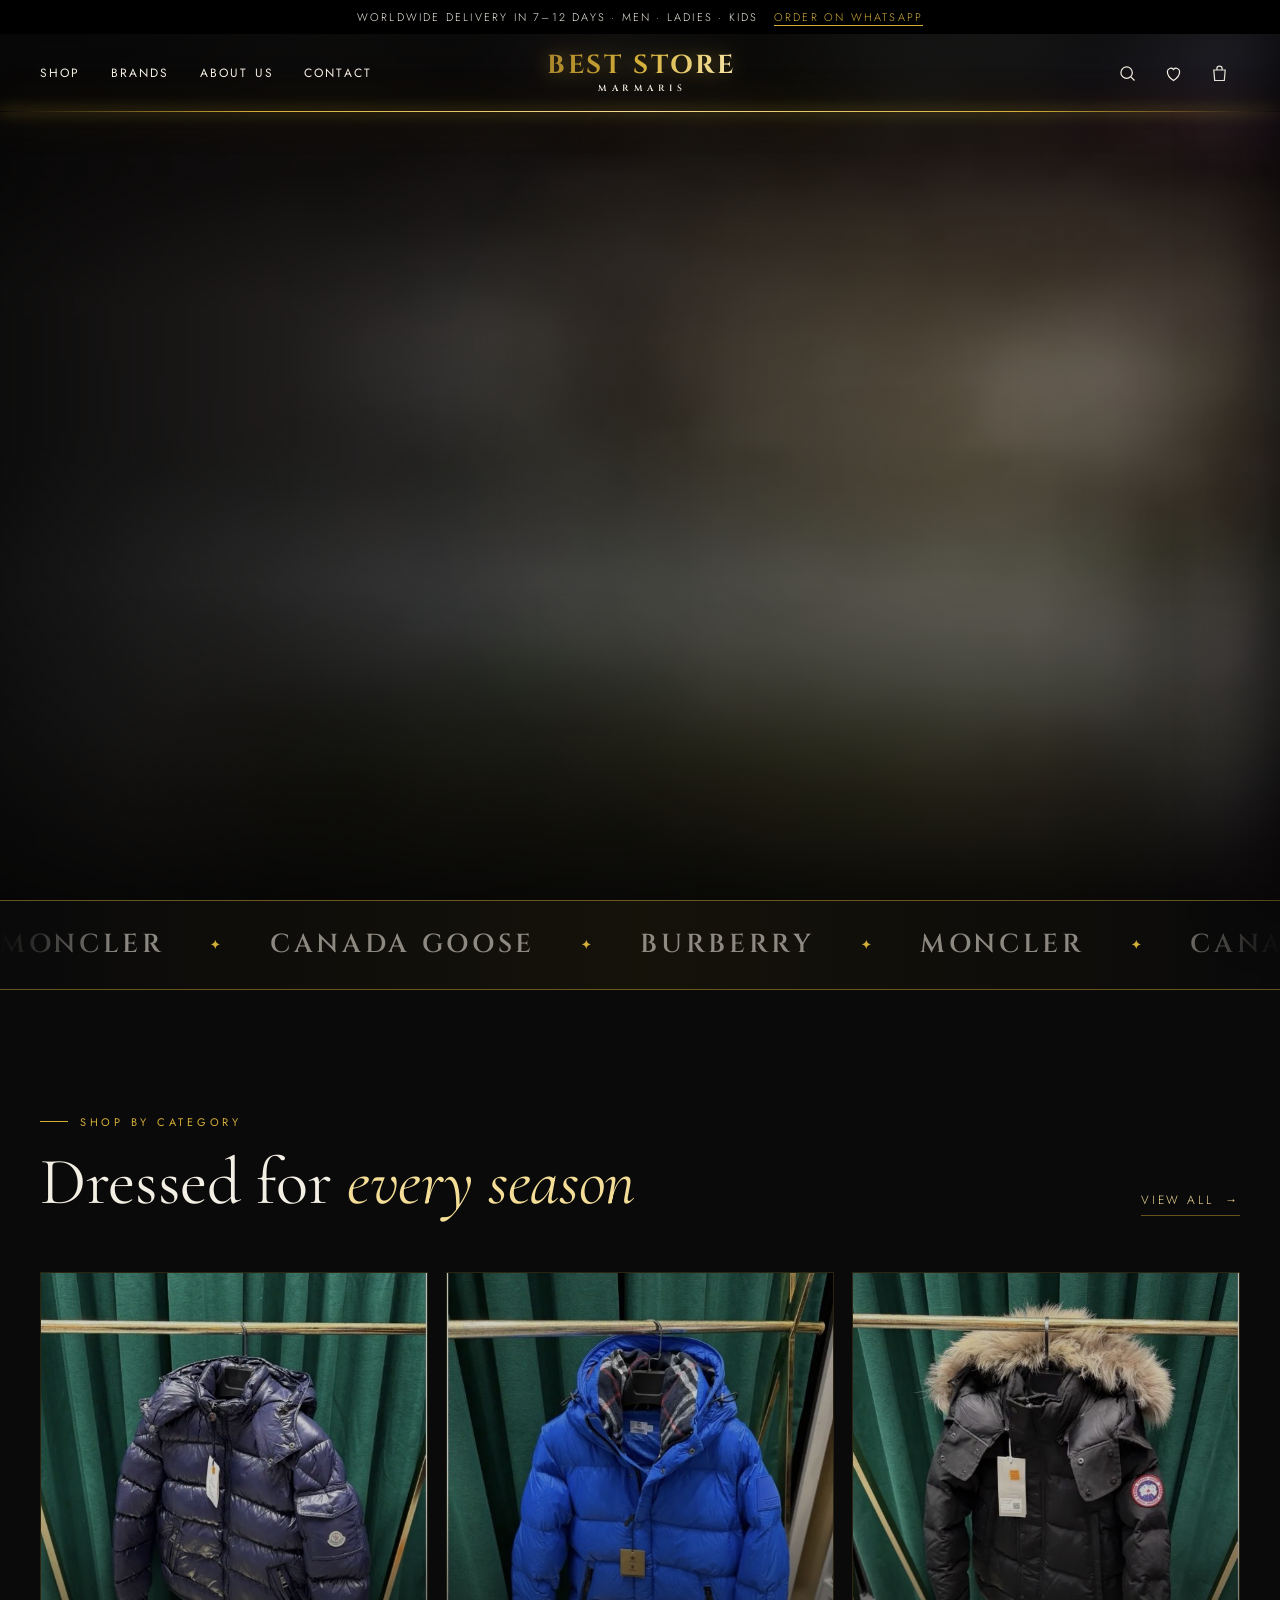
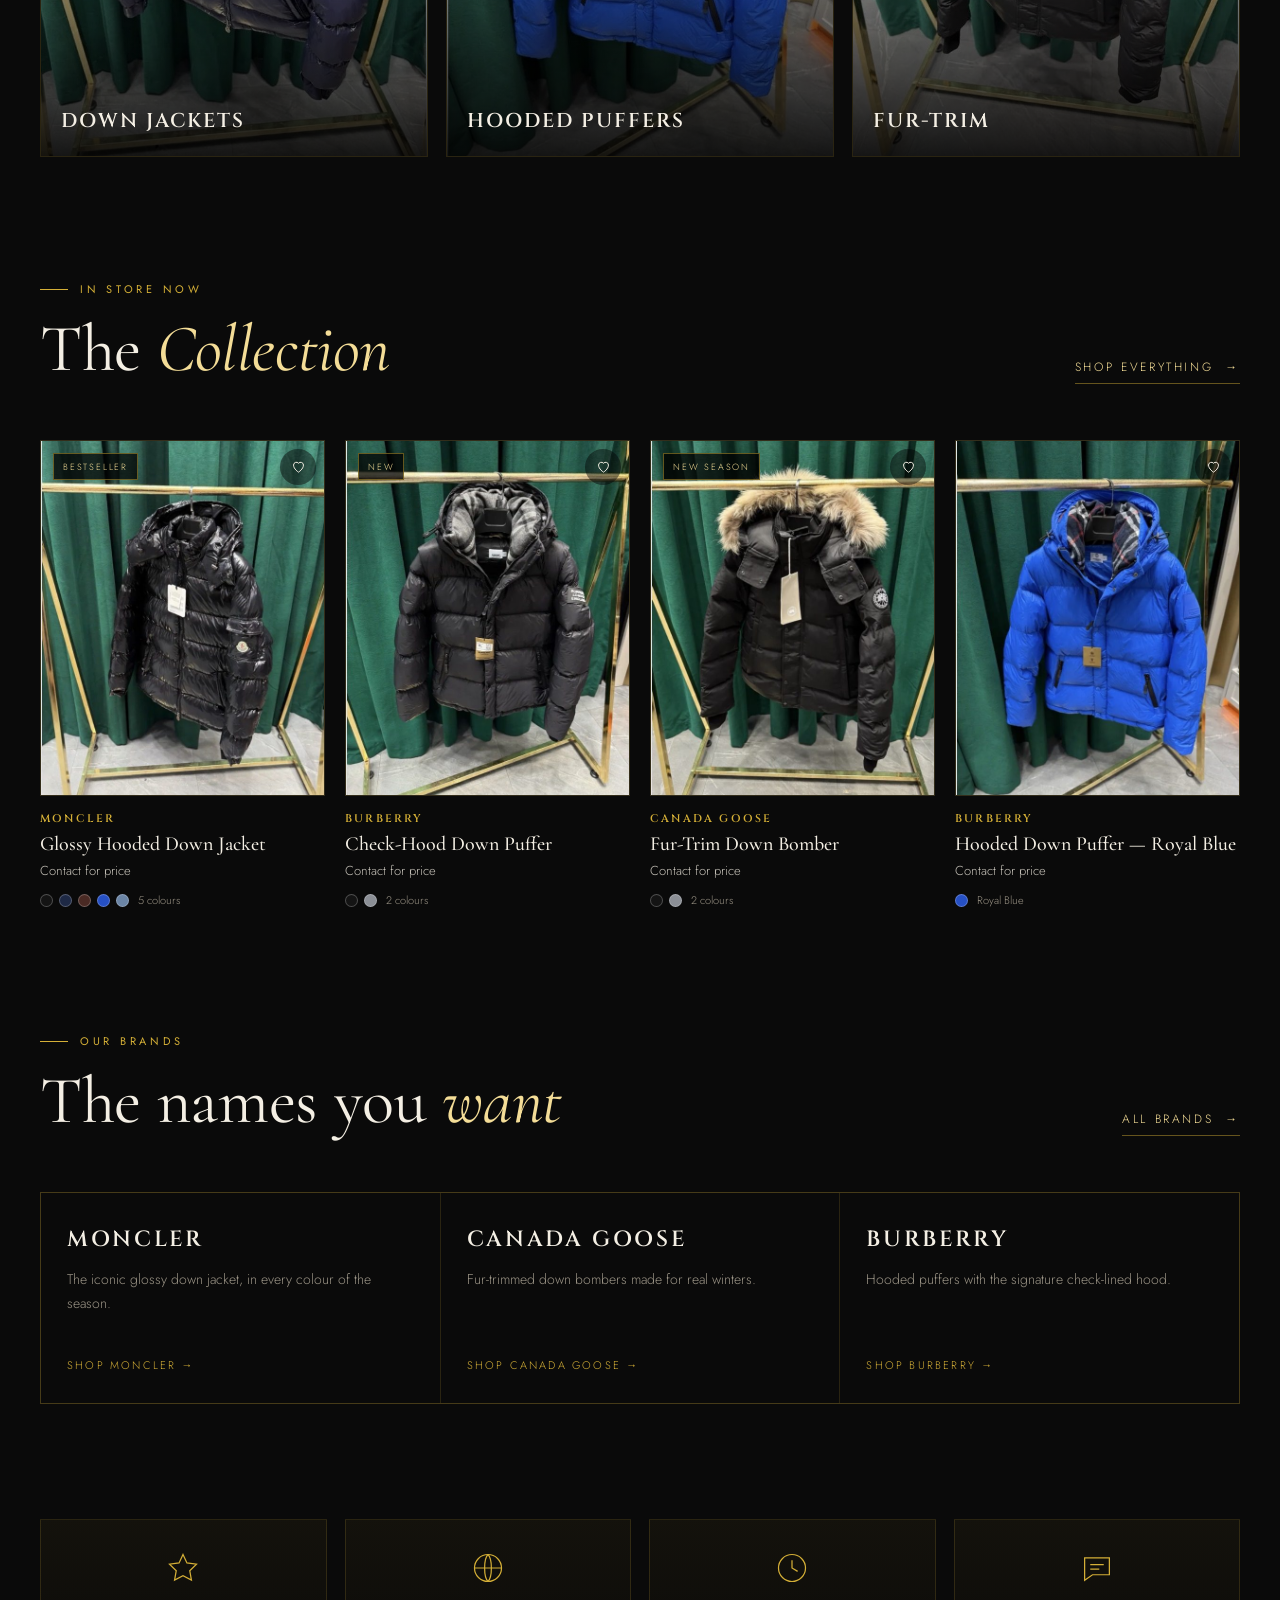
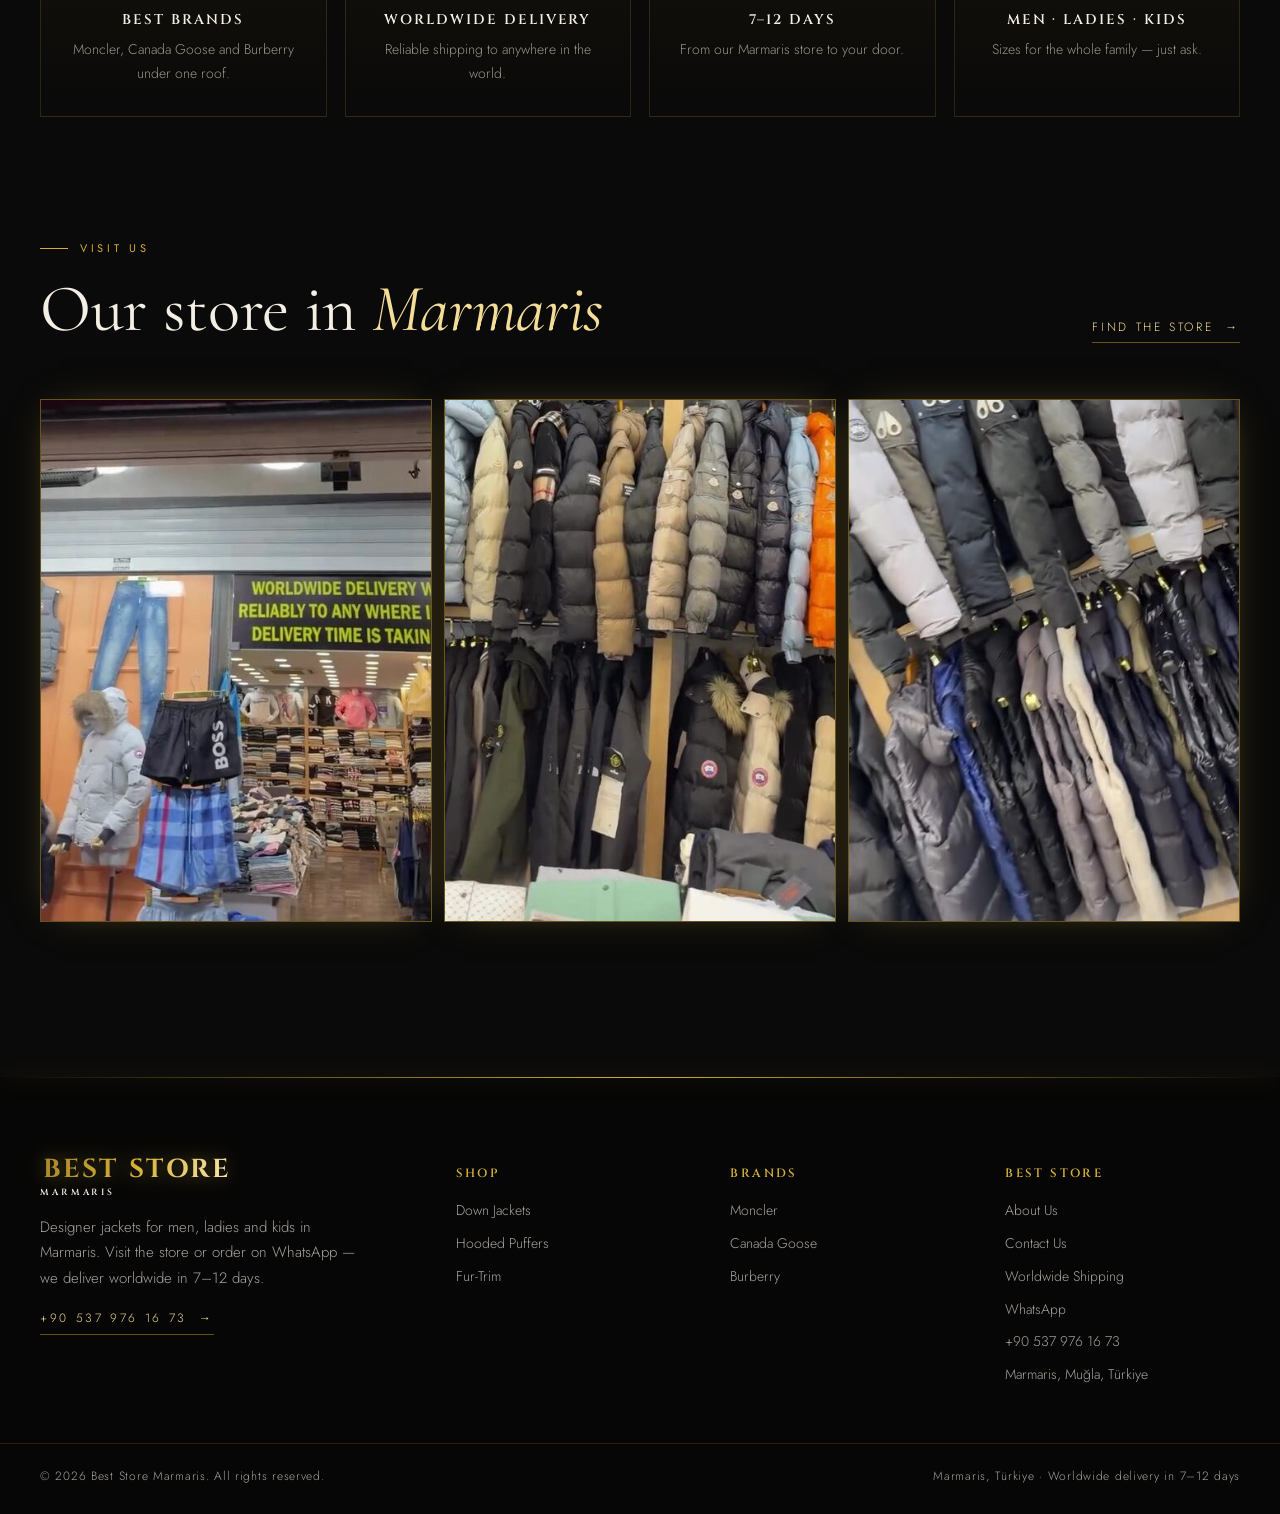
==== commit 65398946: "Rebrand to Best Store Marmaris - New hero video (Best Store Marmaris), all other videos removed - Na" ====
--- a/index.html
+++ b/index.html
@@ -3,10 +3,10 @@
 <head>
   <meta charset="utf-8">
   <meta name="viewport" content="width=device-width, initial-scale=1, viewport-fit=cover">
-  <title>WhyNot Bodrum — Designer Clothes & Shoes</title>
-  <meta name="description" content="WhyNot Bodrum — designer clothes and shoes since 2014: Moncler, Canada Goose, Burberry, Dior. Visit our Bodrum store or order on WhatsApp. Worldwide shipping, free tracked delivery to the UK.">
+  <title>Best Store Marmaris — Designer Jackets</title>
+  <meta name="description" content="Best Store Marmaris — designer down jackets, parkas and puffers for men, ladies and kids. Visit our Marmaris store or order on WhatsApp with worldwide delivery in 7–12 days.">
   <meta name="theme-color" content="#0a0a0a">
-  <link rel="icon" href="data:image/svg+xml,%3Csvg xmlns='http://www.w3.org/2000/svg' viewBox='0 0 64 64'%3E%3Crect width='64' height='64' fill='%230a0a0a'/%3E%3Ctext x='50%25' y='64%25' text-anchor='middle' font-family='Georgia,serif' font-weight='700' font-size='34' fill='%23d4af37'%3EW%3C/text%3E%3C/svg%3E">
+  <link rel="icon" href="data:image/svg+xml,%3Csvg xmlns='http://www.w3.org/2000/svg' viewBox='0 0 64 64'%3E%3Crect width='64' height='64' fill='%230a0a0a'/%3E%3Ctext x='50%25' y='64%25' text-anchor='middle' font-family='Georgia,serif' font-weight='700' font-size='34' fill='%23d4af37'%3EB%3C/text%3E%3C/svg%3E">
   <link rel="preconnect" href="https://fonts.googleapis.com">
   <link rel="preconnect" href="https://fonts.gstatic.com" crossorigin>
   <link href="https://fonts.googleapis.com/css2?family=Cinzel:wght@600;700&family=Cormorant+Garamond:ital,wght@0,400;0,500;0,600;1,400;1,500&family=Jost:wght@300;400;500&display=swap" rel="stylesheet">
@@ -23,20 +23,20 @@
       <div class="hero__shade"></div>
       <div class="hero__inner">
         <div class="hero__text">
-          <p class="kicker hero__kicker">Bodrum · Since 2014</p>
+          <p class="kicker hero__kicker">Marmaris · Türkiye</p>
           <h1 class="hero__title">
-            <span class="ln"><span>Why Not</span></span>
-            <span class="ln"><span><em class="gold">The Best?</em></span></span>
+            <span class="ln"><span>Best Brands.</span></span>
+            <span class="ln"><span><em class="gold">Best Store.</em></span></span>
           </h1>
-          <p class="hero__sub">Moncler, Canada Goose, Burberry and Dior — straight from our store in Bodrum, shipped worldwide with free tracked delivery to the UK.</p>
+          <p class="hero__sub">Moncler, Canada Goose and Burberry for men, ladies and kids — straight from our store in Marmaris, delivered worldwide in 7–12 days.</p>
           <div class="hero__cta">
             <a href="shop.html" class="btn btn--gold"><span>Shop Now</span></a>
-            <a href="https://wa.me/905368566172" target="_blank" rel="noopener" class="btn btn--glow"><span>Order on WhatsApp</span></a>
+            <a href="https://wa.me/905379761673" target="_blank" rel="noopener" class="btn btn--glow"><span>Order on WhatsApp</span></a>
           </div>
           <div class="hero__stats">
-            <div><strong>Since 2014</strong>In Bodrum</div>
-            <div><strong>35K+</strong>Followers</div>
-            <div><strong>Worldwide</strong>Shipping</div>
+            <div><strong>Worldwide</strong>Delivery</div>
+            <div><strong>7–12 Days</strong>To your door</div>
+            <div><strong>Men · Ladies · Kids</strong>All sizes</div>
           </div>
         </div>
         <div class="hero__frame">
@@ -68,31 +68,10 @@
           <div><p class="kicker">In Store Now</p><h2 class="title">The <em>Collection</em></h2></div>
           <a class="link" href="shop.html">Shop everything</a>
         </div>
-        <div class="grid grid--3" id="featured"></div>
+        <div class="grid" id="featured"></div>
       </div>
     </section>
 
-    <section class="section" style="padding-top:0">
-      <div class="container split">
-        <div class="split__media split__media--tall reveal">
-          <video id="storeVideo" muted loop playsinline preload="none" poster="media/store-poster.jpg">
-            <source src="media/store.mp4" type="video/mp4">
-            <source src="media/store.webm" type="video/webm">
-          </video>
-          <button class="sound" data-sound="storeVideo"></button>
-        </div>
-        <div class="split__text">
-          <p class="kicker reveal">See It Before You Buy</p>
-          <h2 class="title reveal">Every piece, <em>up close</em></h2>
-          <p class="reveal">We film the real items in our store so you can see the stitching, the hardware and the fit before you order. Want a closer look at something? Ask and we'll send you a video.</p>
-          <p class="reveal">Order on WhatsApp or Telegram and we'll confirm your size, colour and shipping in minutes.</p>
-          <div class="reveal" style="display:flex;gap:12px;flex-wrap:wrap;margin-top:14px">
-            <a class="btn btn--gold" href="https://wa.me/905368566172" target="_blank" rel="noopener"><span>Ask on WhatsApp</span></a>
-            <a class="btn btn--line" href="https://t.me/whynotbodrum" target="_blank" rel="noopener"><span>Telegram</span></a>
-          </div>
-        </div>
-      </div>
-    </section>
 
     <section class="section" style="padding-top:0">
       <div class="container">
@@ -106,33 +85,27 @@
 
     <section class="section" style="padding-top:0">
       <div class="container perks">
-        <div class="perk reveal"><svg viewBox="0 0 32 32"><path d="M16 4l3.5 7.5L28 12.6l-6 5.8 1.5 8.4L16 22.8 8.5 26.8 10 18.4l-6-5.8 8.5-1.1z"/></svg><h3>Since 2014</h3><p>Over a decade dressing Bodrum and beyond.</p></div>
-        <div class="perk reveal"><svg viewBox="0 0 32 32"><circle cx="16" cy="16" r="12"/><path d="M4 16h24M16 4c4 4 4 20 0 24M16 4c-4 4-4 20 0 24"/></svg><h3>Worldwide Shipping</h3><p>Tracked delivery to your door, wherever you are.</p></div>
-        <div class="perk reveal"><svg viewBox="0 0 32 32"><path d="M3 9h17v13H3z"/><path d="M20 13h5l4 5v4h-9"/><circle cx="8" cy="24" r="2.5"/><circle cx="24" cy="24" r="2.5"/></svg><h3>Free UK Shipping</h3><p>Free tracked delivery on UK orders.</p></div>
-        <div class="perk reveal"><svg viewBox="0 0 32 32"><path d="M5 7h22v15H12l-7 5z"/><path d="M10 13h12M10 17h8"/></svg><h3>Order in One Message</h3><p>WhatsApp or Telegram — we reply fast.</p></div>
+        <div class="perk reveal"><svg viewBox="0 0 32 32"><path d="M16 4l3.5 7.5L28 12.6l-6 5.8 1.5 8.4L16 22.8 8.5 26.8 10 18.4l-6-5.8 8.5-1.1z"/></svg><h3>Best Brands</h3><p>Moncler, Canada Goose and Burberry under one roof.</p></div>
+        <div class="perk reveal"><svg viewBox="0 0 32 32"><circle cx="16" cy="16" r="12"/><path d="M4 16h24M16 4c4 4 4 20 0 24M16 4c-4 4-4 20 0 24"/></svg><h3>Worldwide Delivery</h3><p>Reliable shipping to anywhere in the world.</p></div>
+        <div class="perk reveal"><svg viewBox="0 0 32 32"><circle cx="16" cy="16" r="12"/><path d="M16 9v7l5 3"/></svg><h3>7–12 Days</h3><p>From our Marmaris store to your door.</p></div>
+        <div class="perk reveal"><svg viewBox="0 0 32 32"><path d="M5 7h22v15H12l-7 5z"/><path d="M10 13h12M10 17h8"/></svg><h3>Men · Ladies · Kids</h3><p>Sizes for the whole family — just ask.</p></div>
       </div>
     </section>
 
     <section class="section" style="padding-top:0">
       <div class="container">
         <div class="head head--row reveal">
-          <div><p class="kicker">Visit Us</p><h2 class="title">Our store in <em>Bodrum</em></h2></div>
+          <div><p class="kicker">Visit Us</p><h2 class="title">Our store in <em>Marmaris</em></h2></div>
           <a class="link" href="contact.html">Find the store</a>
         </div>
         <div class="store-strip">
-          <img class="reveal" src="images/products/store-1.jpg" alt="WhyNot store front in Bodrum" loading="lazy">
-          <img class="reveal" src="images/products/store-2.jpg" alt="Happy customers at WhyNot Bodrum" loading="lazy">
-          <img class="reveal" src="images/products/store-3.jpg" alt="WhyNot store front at night" loading="lazy">
+          <img class="reveal" src="images/products/store-1.jpg" alt="Best Store Marmaris entrance" loading="lazy">
+          <img class="reveal" src="images/products/store-2.jpg" alt="Down jackets on the rails at Best Store" loading="lazy">
+          <img class="reveal" src="images/products/store-3.jpg" alt="Puffer jackets at Best Store Marmaris" loading="lazy">
         </div>
       </div>
     </section>
 
-    <section class="section" style="padding-top:0">
-      <div class="container">
-        <div class="head center reveal"><p class="kicker">Follow Us</p><h2 class="title"><a href="https://www.instagram.com/whynot.bodrum2" target="_blank" rel="noopener" class="gold">@whynot.bodrum2</a></h2></div>
-        <div class="insta-grid reveal" id="instaGrid"></div>
-      </div>
-    </section>
   </main>
 
   <script src="js/config.js"></script>
--- a/css/style.css
+++ b/css/style.css
@@ -551,7 +551,7 @@
 }
 
 /* =========================================================
-   WHYNOT overrides
+   BEST STORE overrides
    ========================================================= */
 :root { --amber: #e8862a; }
 /* hexagon motif from the store walls */
@@ -568,18 +568,19 @@
     radial-gradient(50vw 50vh at 0% 100%, rgba(212,175,55,.07), transparent 70%),
     var(--bg);
 }
-.logo__mk { font-size: 30px; letter-spacing: .12em; padding-left: .12em; }
+.logo__mk { font-size: 26px; letter-spacing: .1em; padding-left: .1em; white-space: nowrap; }
 .logo__lux { letter-spacing: .5em; padding-left: .5em; font-size: 9px; }
 .footer .logo__lux { padding-left: 0; letter-spacing: .32em; }
-@media (max-width: 1060px) { .logo__mk { font-size: 22px; } .logo__lux { font-size: 8px; } }
-
-.intro__mk { font-size: clamp(54px, 13vw, 132px); letter-spacing: .5em; }
+@media (max-width: 1060px) { .logo__mk { font-size: 18px; } .logo__lux { font-size: 8px; } }
+
+.intro__mk { font-size: clamp(40px, 10vw, 110px); letter-spacing: .3em; white-space: nowrap; }
 @keyframes mkIn { to { opacity: 1; transform: none; letter-spacing: .08em; } }
 
 .cat-grid--3 { grid-template-columns: repeat(3, 1fr); }
 .cat-grid--3 .cat { aspect-ratio: 4 / 5; }
 @media (max-width: 960px) { .cat-grid--3 { grid-template-columns: 1fr 1fr; } .cat-grid--3 .cat:first-child { grid-column: 1 / -1; aspect-ratio: 16 / 11; } }
-.brand-grid { grid-template-columns: repeat(4, 1fr); }
+.brand-grid { grid-template-columns: repeat(3, 1fr); }
+@media (max-width: 960px) { .brand-grid { grid-template-columns: 1fr; } }
 
 .hero__tap { position: absolute; z-index: 3; top: 30px; right: 74px; font-size: 10px; letter-spacing: .2em; text-transform: uppercase; color: var(--gold-light); background: rgba(0,0,0,.45); padding: 5px 10px; border: 1px solid var(--line); animation: tapHint 2.4s ease-in-out infinite; pointer-events: none; transition: opacity .4s; }
 .hero__frame:has(.sound.is-on) .hero__tap { opacity: 0; animation: none; }
